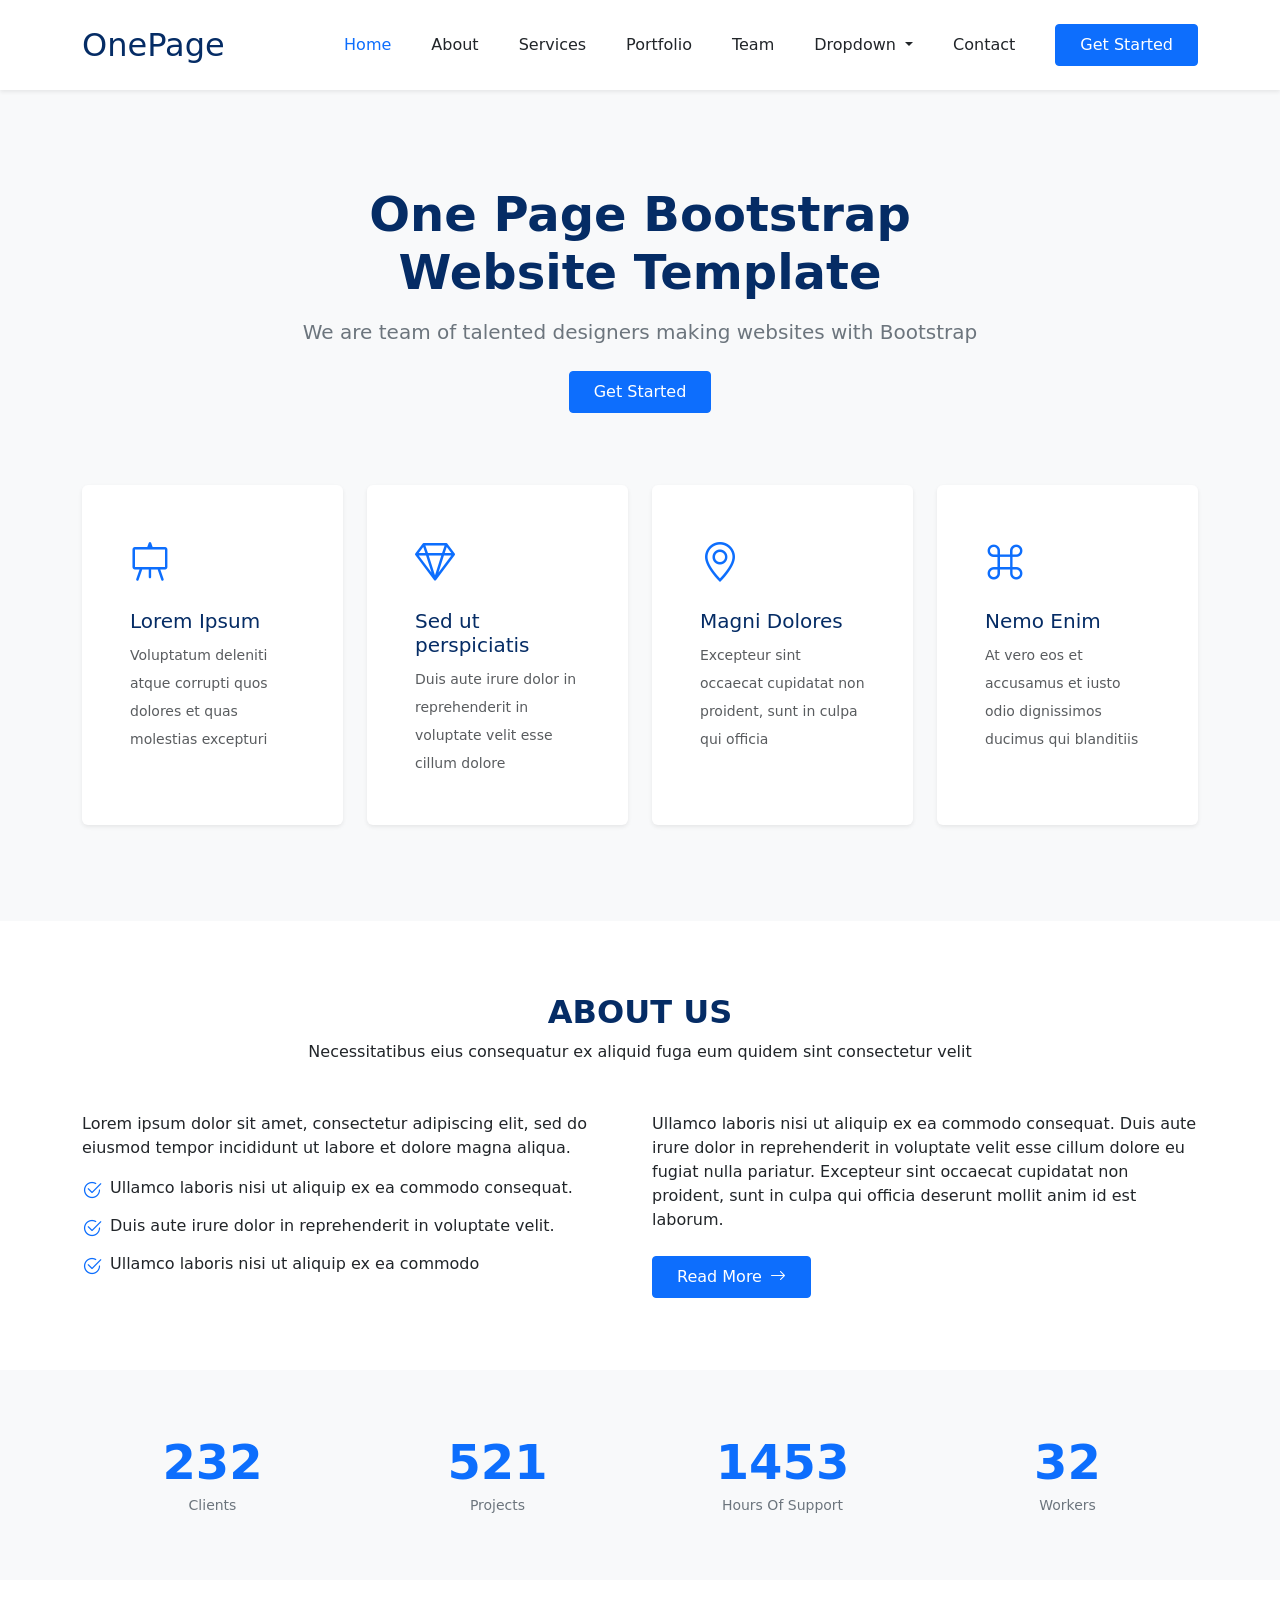
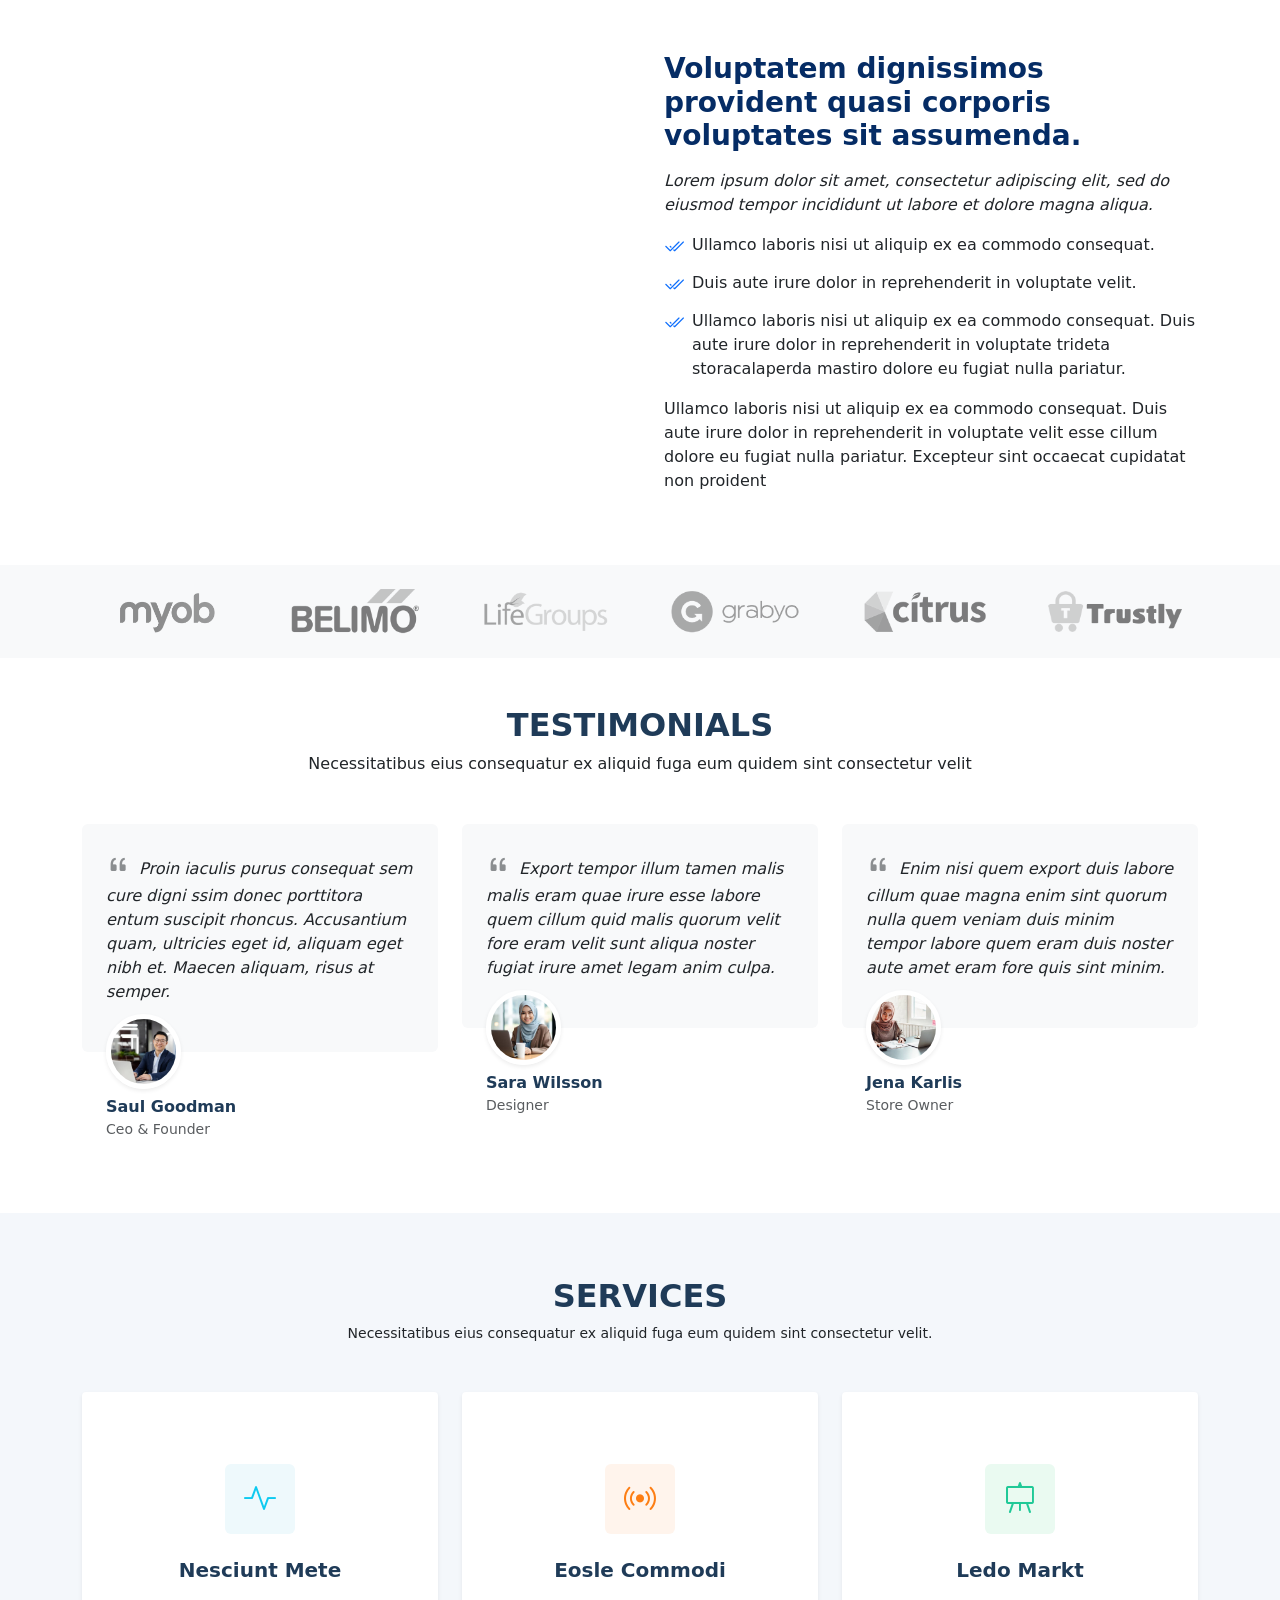
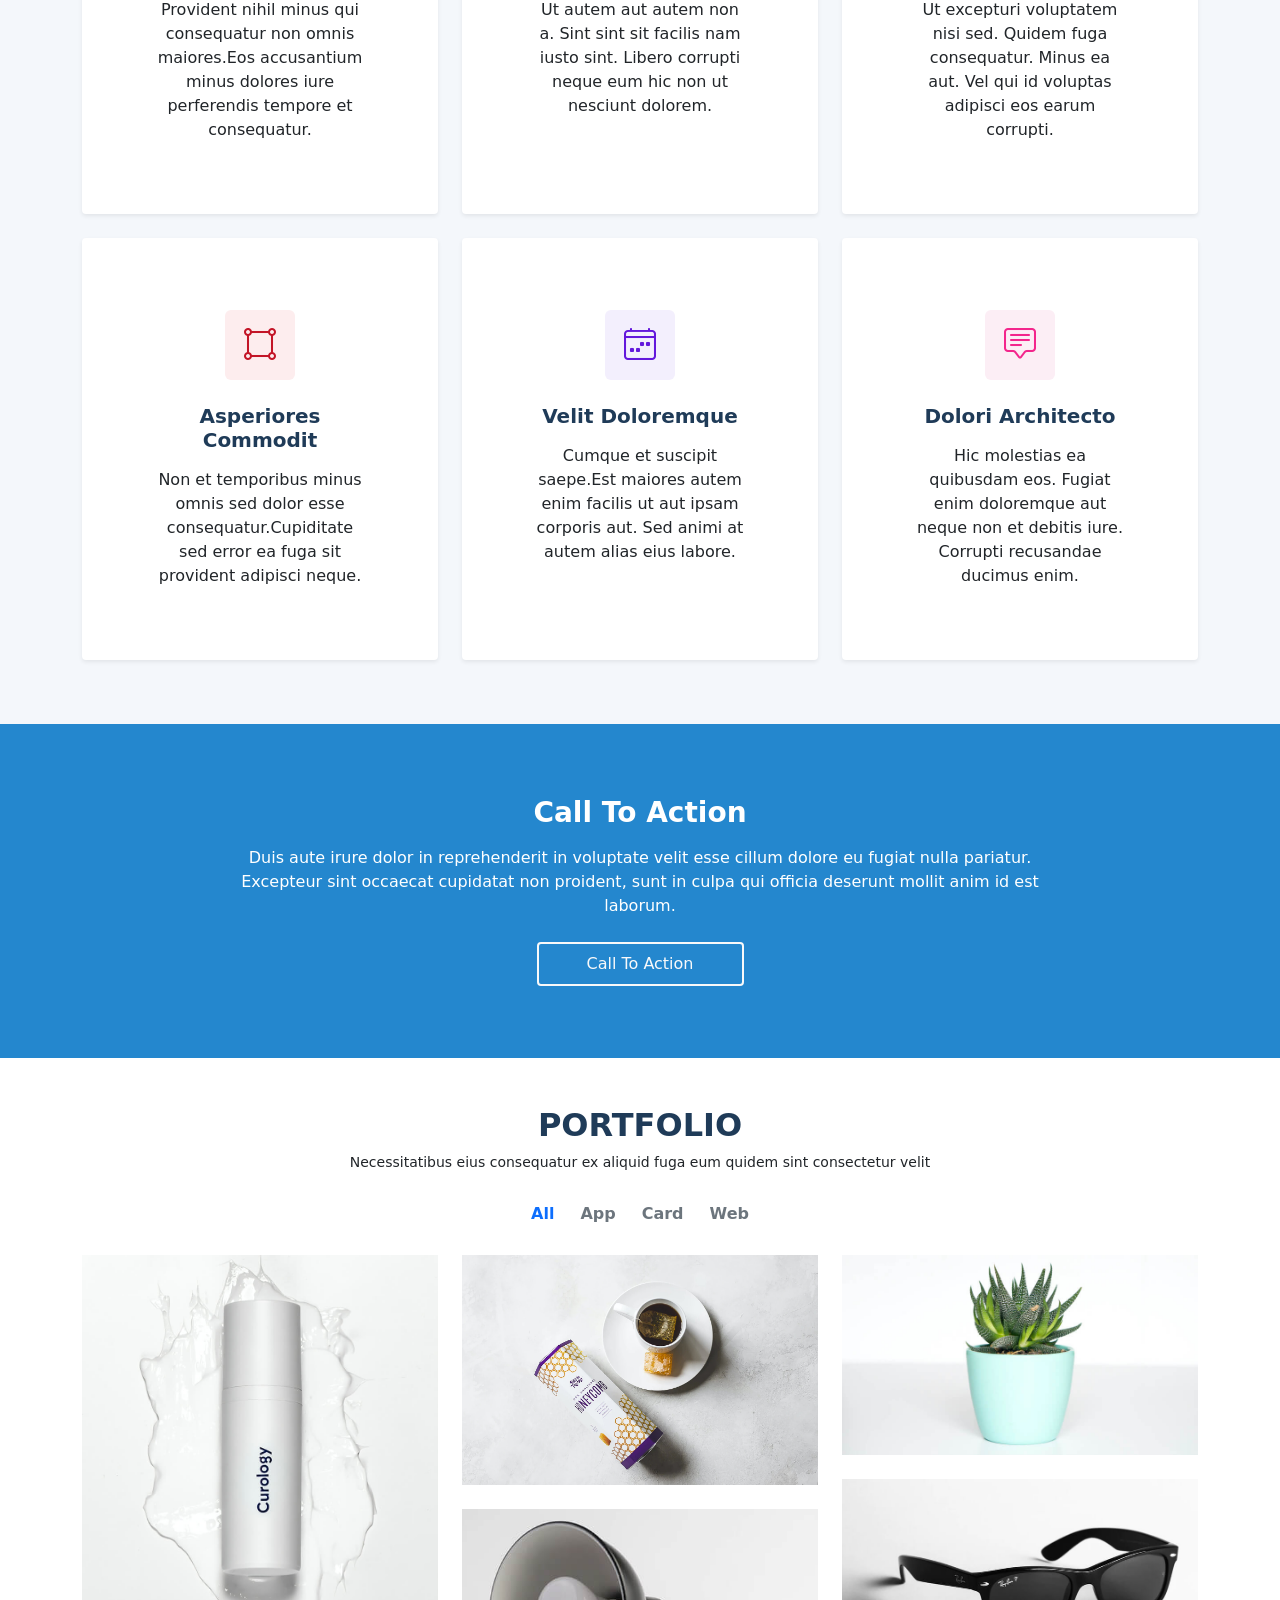
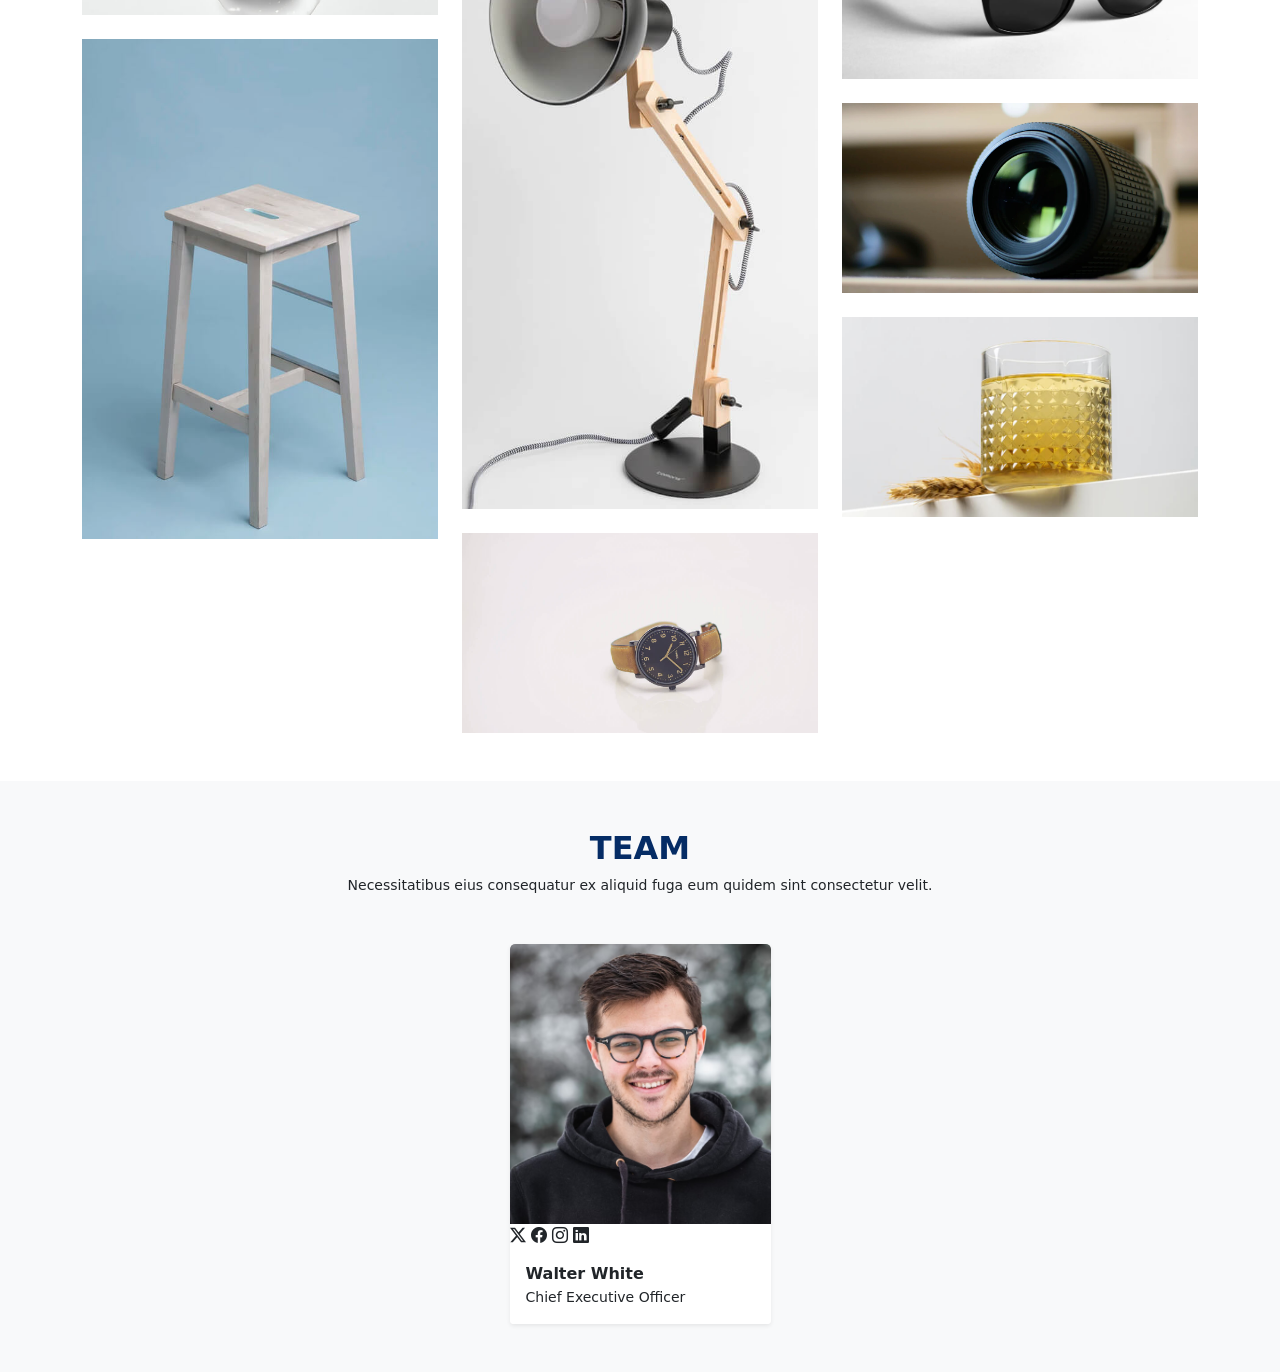
==== index.html @ 82a682da "card-content Change icons" ====
<!DOCTYPE html>
<html lang="en">

<head>
    <meta charset="UTF-8">
    <meta name="viewport" content="width=device-width, initial-scale=1.0">
    <title>Mewagon website</title>
    <link rel="stylesheet" href="./css/bootstrap.min.css">
    <link rel="stylesheet" href="./js/bootstrap.bundle.min.js">
    <link rel="stylesheet" href="https://cdn.jsdelivr.net/npm/bootstrap-icons@1.13.2/font/bootstrap-icons.min.css">
    <link rel="stylesheet" href="./css/style.css">


</head>

<body>
    <nav class="navbar navbar-expand-lg navbar-light bg-white py-3 shadow-sm sticky-top">
        <div class="container">

            <a class="navbar-brand fs-2 fw-light text-primary-emphasis" href="#">
                OnePage
            </a>
            <button class="navbar-toggler border-0 shadow-none" type="button" data-bs-toggle="collapse"
                data-bs-target="#mainNav" aria-controls="mainNav" aria-expanded="false" aria-label="Toggle navigation">
                <span class="navbar-toggler-icon"></span>
            </button>


            <div class="collapse navbar-collapse" id="mainNav">
                <ul class="navbar-nav ms-auto align-items-lg-center gap-lg-2 ">

                    <li class="nav-item ">
                        <a class="nav-link active text-primary px-3" aria-current="page" href="#Home">Home</a>
                    </li>

                    <li class="nav-item">
                        <a class="nav-link text-dark px-3" aria-current="page" href="#about">About</a>
                    </li>
                    <li class="nav-item">
                        <a class="nav-link text-dark px-3" aria-current="page" href="#services">Services</a>
                    </li>
                    <li class="nav-item">
                        <a class="nav-link text-dark px-3" aria-current="page" href="#Portofolio">Portfolio</a>
                    </li>
                    <li class="nav-item">
                        <a class="nav-link text-dark px-3" aria-current="page" href="#Team">Team</a>
                    </li>
                    <li class="nav-item dropdown">
                        <a class="nav-link dropdown-toggle text-dark px-3" href="#Dropdown" role="button"
                            data-bs-toggle="dropdown" aria-expanded="false">
                            Dropdown
                        </a>
                        <ul class="dropdown-menu border-0 shadow rounded-2 py-2">
                            <li><a class="dropdown-item py-2" href="#">Dropdown 1</a></li>
                            <li><a class="dropdown-item py-2" href="#">Dropdown 2</a></li>
                            <li><a class="dropdown-item py-2" href="#">Dropdown 3</a></li>
                            <li><a class="dropdown-item py-2" href="#">Dropdown 4</a></li>
                        </ul>
                    </li>

                    <li class="nav-item">
                        <a class="nav-link text-dark px-3" href="#Contact">Contact</a>
                    </li>

                    <li class="nav-item ms-lg-3 mt-2 mt-lg-0">
                        <a class="btn btn-primary px-4 py-2 rounded-1" href="#">
                            Get Started
                        </a>
                    </li>

                </ul>
            </div>
        </div>
    </nav>
    <section class="bg-light py-5">
        <div class="container py-5">
            <div class="row justify-content-center text-center">
                <div class="col-lg-8">
                    <h1 class="display-5 fw-bold text-primary-emphasis mb-3">
                        One Page Bootstrap <br> Website Template
                    </h1>
                    <p class="fs-5 text-secondary mb-4">
                        We are team of talented designers making websites with Bootstrap
                    </p>
                    <a href="#about" class="btn btn-primary btn-lg  px-4 py-2 fs-6 rounded-1">
                        Get Started
                    </a>
                </div>
            </div>


            <div class="row g-4 mt-5">


                <div class="col-md-6 col-lg-3">
                    <div class="card h-100 border-0 shadow-sm rounded-2 p-4 s-card">
                        <div class="card-body p-4">
                            <div class="text-primary fs-1 mb-3">
                                <i class="bi bi-easel"></i>
                            </div>
                            <h5 class="card-title  text-primary-emphasis mb-2 heading5">
                                Lorem Ipsum
                            </h5>
                            <p class="card-text text-muted small lh-lg">
                                Voluptatum deleniti atque corrupti quos dolores et quas molestias excepturi
                            </p>
                        </div>
                    </div>
                </div>

                <div class="col-md-6 col-lg-3">
                    <div class="card h-100 border-0 shadow-sm rounded-2 p-4 s-card">
                        <div class="card-body p-4">
                            <div class="text-primary fs-1 mb-3">
                                <i class="bi bi-gem"></i>
                            </div>
                            <h5 class="card-title  text-primary-emphasis mb-2 heading5">
                                Sed ut perspiciatis
                            </h5>
                            <p class="card-text text-muted small lh-lg">
                                Duis aute irure dolor in reprehenderit in voluptate velit esse cillum dolore
                            </p>
                        </div>
                    </div>
                </div>


                <div class="col-md-6 col-lg-3">
                    <div class="card h-100 border-0 shadow-sm rounded-2 p-4 s-card">
                        <div class="card-body p-4">
                            <div class="text-primary fs-1 mb-3">
                                <i class="bi bi-geo-alt"></i>
                            </div>
                            <h5 class="card-title  text-primary-emphasis mb-2 heading5">
                                Magni Dolores
                            </h5>
                            <p class="card-text text-muted small lh-lg">
                                Excepteur sint occaecat cupidatat non proident, sunt in culpa qui officia
                            </p>
                        </div>
                    </div>
                </div>


                <div class="col-md-6 col-lg-3">
                    <div class="card h-100 border-0 shadow-sm rounded-2 p-4 s-card">
                        <div class="card-body p-4">
                            <div class="text-primary fs-1 mb-3">
                                <i class="bi bi-command"></i>
                            </div>
                            <h5 class="card-title  text-primary-emphasis mb-2 heading5">
                                Nemo Enim
                            </h5>
                            <p class="card-text text-muted small lh-lg">
                                At vero eos et accusamus et iusto odio dignissimos ducimus qui blanditiis
                            </p>
                        </div>
                    </div>
                </div>

            </div>
        </div>
    </section>
    <section id="about" class="py-5 bg-white">
        <div class="container py-4">

            <div class="text-center mb-5">
                <h2 class="fw-bold text-uppercase text-primary-emphasis mb-2">About Us</h2>
                <p class="text-dark">
                    Necessitatibus eius consequatur ex aliquid fuga eum quidem sint consectetur velit
                </p>
            </div>
            <div class="row gy-4">

                <div class="col-lg-6">
                    <p class="text-dark mb-3">
                        Lorem ipsum dolor sit amet, consectetur adipiscing elit, sed do eiusmod tempor incididunt ut
                        labore et dolore magna aliqua.
                    </p>
                    <ul class="list-unstyled text-dark">
                        <li class="d-flex align-items-start mb-2">
                            <i class="bi bi-check2-circle text-primary fs-5 me-2"></i>
                            <span>Ullamco laboris nisi ut aliquip ex ea commodo consequat.</span>
                        </li>
                        <li class="d-flex align-items-start mb-2">
                            <i class="bi bi-check2-circle text-primary fs-5 me-2"></i>
                            <span>Duis aute irure dolor in reprehenderit in voluptate velit.</span>
                        </li>
                        <li class="d-flex align-items-start">
                            <i class="bi bi-check2-circle text-primary fs-5 me-2"></i>
                            <span>Ullamco laboris nisi ut aliquip ex ea commodo</span>
                        </li>
                    </ul>
                </div>
                <div class="col-lg-6">
                    <p class="text-dark mb-4">
                        Ullamco laboris nisi ut aliquip ex ea commodo consequat. Duis aute irure dolor in reprehenderit
                        in voluptate velit esse cillum dolore eu fugiat nulla pariatur. Excepteur sint occaecat
                        cupidatat non proident, sunt in culpa qui officia deserunt mollit anim id est laborum.
                    </p>
                    <a href="#" class="btn btn-primary px-4 py-2 rounded-1 d-inline-flex align-items-center gap-2">
                        <span>Read More</span>
                        <i class="bi bi-arrow-right"></i>
                    </a>
                </div>

            </div>
        </div>
    </section>
    <section id="stats" class="bg-light py-5">
        <div class="container py-3">
            <div class="row gy-4 text-center justify-content-center">

                <div class="col-6 col-md-3">
                    <h2 class="display-5 fw-bold text-primary mb-1">232</h2>
                    <p class="text-secondary small mb-0">Clients</p>
                </div>
                <div class="col-6 col-md-3">
                    <h2 class="display-5 fw-bold text-primary mb-1">521</h2>
                    <p class="text-secondary small mb-0">Projects</p>
                </div>

                <div class="col-6 col-md-3">
                    <h2 class="display-5 fw-bold text-primary mb-1">1453</h2>
                    <p class="text-secondary small mb-0">Hours Of Support</p>
                </div>

                <div class="col-6 col-md-3">
                    <h2 class="display-5 fw-bold text-primary mb-1">32</h2>
                    <p class="text-secondary small mb-0">Workers</p>
                </div>

            </div>
        </div>
    </section>
    <section id="about-alt" class="py-5 bg-white">
        <div class="container py-4">
            <div class="row gy-4 align-items-center">

                <div class="col-lg-6 position-relative">
                    <iframe width="100%" height="360"
                        src="https://www.youtube.com/embed/Y7f98aduVJ8?si=9XM7p7sccgjfmcGj" title="YouTube video player"
                        frameborder="0"
                        allow="accelerometer; autoplay; clipboard-write; encrypted-media; gyroscope; picture-in-picture; web-share"
                        referrerpolicy="strict-origin-when-cross-origin" allowfullscreen></iframe>

                </div>
                <div class="col-lg-6 ps-lg-4">
                    <h3 class="fw-bold text-primary-emphasis mb-3">
                        Voluptatem dignissimos provident quasi corporis voluptates sit assumenda.
                    </h3>

                    <p class="fst-italic text-dark mb-3">
                        Lorem ipsum dolor sit amet, consectetur adipiscing elit, sed do eiusmod tempor incididunt ut
                        labore et dolore magna aliqua.
                    </p>
                    <ul class="list-unstyled text-dark mb-3">
                        <li class="d-flex align-items-start mb-2">
                            <i class="bi bi-check2-all text-primary fs-5 me-2"></i>

                            <span>Ullamco laboris nisi ut aliquip ex ea commodo consequat.</span>
                        </li>
                        <li class="d-flex align-items-start mb-2">
                            <i class="bi bi-check2-all text-primary fs-5 me-2"></i>
                            <span>Duis aute irure dolor in reprehenderit in voluptate velit.</span>
                        </li>
                        <li class="d-flex align-items-start">
                            <i class="bi bi-check2-all text-primary fs-5 me-2"></i>
                            <span>Ullamco laboris nisi ut aliquip ex ea commodo consequat. Duis aute irure dolor in
                                reprehenderit in voluptate trideta storacalaperda mastiro dolore eu fugiat nulla
                                pariatur.</span>
                        </li>
                    </ul>
                    <p class="text-dark mb-0">
                        Ullamco laboris nisi ut aliquip ex ea commodo consequat. Duis aute irure dolor in reprehenderit
                        in voluptate velit esse cillum dolore eu fugiat nulla pariatur. Excepteur sint occaecat
                        cupidatat non proident
                    </p>
                </div>

            </div>
        </div>
    </section>
    <section id="clients" class="bg-light py-4">
        <div class="container">
            <div class="row gy-4 align-items-center justify-content-center text-center">
                <div class="col-6 col-md-4 col-lg-2">
                    <img src="./img/m1.png" class="img-fluid opacity-50 px-3 brand-logo" style=" max-height: 45px;"
                        alt="myob">
                </div>
                <div class="col-6 col-md-4 col-lg-2">
                    <img src="./img/m2.png" class="img-fluid opacity-50 px-3 brand-logo" style="max-height: 45px;"
                        alt="BELIMO">
                </div>
                <div class="col-6 col-md-4 col-lg-2">
                    <img src="./img/m3.png" class="img-fluid opacity-50 px-3 brand-logo" style="max-height: 45px;"
                        alt="Lifegroup">
                </div>

                <div class="col-6 col-md-4 col-lg-2">
                    <img src="./img/m4.png" class="img-fluid opacity-50 px-3 brand-logo" style="max-height: 45px;"
                        alt="grabyo">
                </div>
                <div class="col-6 col-md-4 col-lg-2">
                    <img src="./img/m5.png" class="img-fluid opacity-50 px-3 brand-logo" style="max-height: 45px;"
                        alt="Citus">
                </div>
                <div class="col-6 col-md-4 col-lg-2">
                    <img src="./img/m6.png" class="img-fluid opacity-50 px-3 brand-logo" style="max-height: 45px;"
                        alt="Trustly">
                </div>
            </div>
        </div>
    </section>
    <section class="py-5">
        <div class="container">

            <div class="text-center mb-5">
                <h2 class="fw-bold text-uppercase" style="color: #1f3b58;">Testimonials</h2>
                <p class="text-dark">Necessitatibus eius consequatur ex aliquid fuga eum quidem sint consectetur
                    velit</p>
            </div>
            <div id="testimonialCarousel" class="carousel slide" data-bs-ride="carousel">

                <div class="carousel-inner pb-4">

                    <div class="carousel-item active">
                        <div class="row g-4">
                            <div class="col-lg-4 col-md-6">
                                <div class="bg-light rounded-2 p-4 pb-5 fst-italic text-dark position-relative">
                                    <i class="bi bi-quote fs-4 text-dark opacity-50 me-1"></i>
                                    Proin iaculis purus consequat sem cure digni ssim donec porttitora entum suscipit
                                    rhoncus. Accusantium quam, ultricies eget id, aliquam eget nibh et. Maecen aliquam,
                                    risus at semper.

                                </div>
                                <div class="ps-4" style="margin-top: -38px;">
                                    <img src="./img/p 1.jpg"
                                        class="rounded-circle border border-5 border-white shadow-sm object-fit-cover position-relative"
                                        width="75" height="75" alt="Saul Goodman">
                                    <h5 class="fw-bold mb-0 mt-2 fs-6" style="color: #1f3b58;">Saul Goodman</h5>
                                    <small class="text-muted">Ceo & Founder</small>
                                </div>
                            </div>
                            <div class="col-lg-4 col-md-6">
                                <div class="bg-light rounded-2 p-4 pb-5 fst-italic text-dark position-relative">
                                    <i class="bi bi-quote fs-4 text-dark opacity-50 me-1"></i>
                                    Export tempor illum tamen malis malis eram quae irure esse labore quem cillum quid
                                    malis quorum velit fore eram velit sunt aliqua noster fugiat irure amet legam anim
                                    culpa.

                                </div>
                                <div class="ps-4" style="margin-top: -38px;">
                                    <img src="./img/p2.jpg"
                                        class="rounded-circle border border-5 border-white shadow-sm object-fit-cover position-relative"
                                        width="75" height="75" alt="Sara Wilsson">
                                    <h5 class="fw-bold mb-0 mt-2 fs-6" style="color: #1f3b58;">Sara Wilsson</h5>
                                    <small class="text-muted">Designer</small>
                                </div>
                            </div>
                            <div class="col-lg-4 col-md-6">
                                <div class="bg-light rounded-2 p-4 pb-5 fst-italic text-dark position-relative">
                                    <i class="bi bi-quote fs-4 text-dark opacity-50 me-1"></i>
                                    Enim nisi quem export duis labore cillum quae magna enim sint quorum nulla quem
                                    veniam duis minim tempor labore quem eram duis noster aute amet eram fore quis sint
                                    minim.

                                </div>
                                <div class="ps-4" style="margin-top: -38px;">
                                    <img src="./img/p3.jpg"
                                        class="rounded-circle border border-5 border-white shadow-sm object-fit-cover position-relative"
                                        width="75" height="75" alt="Jena Karlis">
                                    <h5 class="fw-bold mb-0 mt-2 fs-6" style="color: #1f3b58;">Jena Karlis</h5>
                                    <small class="text-muted">Store Owner</small>
                                </div>
                            </div>

                        </div>
                    </div>
                </div>
            </div>
    </section>
    <section class="py-5" style="background-color: #f4f7fb;">
        <div class="container py-3">

            <div class="text-center mb-5">
                <h2 class="fw-bold text-uppercase mb-2" style="color: #1f3b58;">Services</h2>
                <p class="text-dark small">Necessitatibus eius consequatur ex aliquid fuga eum quidem sint
                    consectetur velit.
                </p>
            </div>
            <div class="row g-4">

                <div class="col-lg-4 col-md-6">
                    <div class="card border-0 rounded-1 shadow-sm h-100 text-center p-4 p-lg-5 bg-white">
                        <div class="card-body p-4">
                            <div class="d-inline-flex align-items-center justify-content-center rounded-2 mb-4"
                                style="width: 70px; height: 70px; background-color: #eef9fc; color: #0dcaf0;">
                                <i class="bi bi-activity fs-2"></i>
                            </div>
                            <h5 class="card-title fw-bold mb-3" style="color: #1f3b58;">Nesciunt Mete</h5>
                            <p class="card-text text-dark medium lh-base">
                                Provident nihil minus qui consequatur non omnis maiores.Eos accusantium minus dolores
                                iure perferendis
                                tempore et consequatur.
                            </p>
                        </div>
                    </div>
                </div>
                <div class="col-lg-4 col-md-6">
                    <div class="card border-0 rounded-1 shadow-sm h-100 text-center p-4 p-lg-5 bg-white">
                        <div class="card-body p-4">
                            <div class="d-inline-flex align-items-center justify-content-center rounded-2 mb-4"
                                style="width: 70px; height: 70px; background-color: #fff4ec; color: #fd7e14;">
                                <i class="bi bi-broadcast fs-2"></i>
                            </div>
                            <h5 class="card-title fw-bold mb-3" style="color: #1f3b58;">Eosle Commodi</h5>
                            <p class="card-text text-dark  medium lh-base">
                                Ut autem aut autem non a. Sint sint sit facilis nam iusto sint. Libero corrupti neque
                                eum hic non ut
                                nesciunt dolorem.
                            </p>
                        </div>
                    </div>
                </div>
                <div class="col-lg-4 col-md-6">
                    <div class="card border-0 rounded-1 shadow-sm h-100 text-center p-4 p-lg-5 bg-white">
                        <div class="card-body p-4">
                            <div class="d-inline-flex align-items-center justify-content-center rounded-2 mb-4"
                                style="width: 70px; height: 70px; background-color: #eafaf1; color: #20c997;">
                                <i class="bi bi-easel fs-2"></i>
                            </div>
                            <h5 class="card-title fw-bold mb-3" style="color: #1f3b58;">Ledo Markt</h5>
                            <p class="card-text text-dark medium lh-base">
                                Ut excepturi voluptatem nisi sed. Quidem fuga consequatur. Minus ea aut. Vel qui id
                                voluptas adipisci eos
                                earum corrupti.
                            </p>
                        </div>
                    </div>
                </div>

                <div class="col-lg-4 col-md-6">
                    <div class="card border-0 rounded-1 shadow-sm h-100 text-center p-4 p-lg-5 bg-white">
                        <div class="card-body p-4">
                            <div class="d-inline-flex align-items-center justify-content-center rounded-2 mb-4"
                                style="width: 70px; height: 70px; background-color: #fdedee; color: #c31527;">
                                <i class="bi bi-bounding-box-circles fs-2"></i>
                            </div>
                            <h5 class="card-title fw-bold mb-3" style="color: #1f3b58;">Asperiores Commodit</h5>
                            <p class="card-text text-dark medium lh-base">
                                Non et temporibus minus omnis sed dolor esse consequatur.Cupiditate sed error ea fuga
                                sit provident
                                adipisci neque.
                            </p>
                        </div>
                    </div>
                </div>

                <div class="col-lg-4 col-md-6">
                    <div class="card border-0 rounded-1 shadow-sm h-100 text-center p-4 p-lg-5 bg-white">
                        <div class="card-body p-4">
                            <div class="d-inline-flex align-items-center justify-content-center rounded-2 mb-4"
                                style="width: 70px; height: 70px; background-color: #f3effd; color: #6318dc;">
                                <i class="bi bi-calendar4-week fs-2"></i>
                            </div>
                            <h5 class="card-title fw-bold mb-3" style="color: #1f3b58;">Velit Doloremque</h5>
                            <p class="card-text text-dark medium lh-base">
                                Cumque et suscipit saepe.Est maiores autem enim facilis ut aut ipsam corporis aut. Sed
                                animi at autem
                                alias eius labore.
                            </p>
                        </div>
                    </div>
                </div>
                <div class="col-lg-4 col-md-6">
                    <div class="card border-0 rounded-1 shadow-sm h-100 text-center p-4 p-lg-5 bg-white">
                        <div class="card-body p-4">
                            <div class="d-inline-flex align-items-center justify-content-center rounded-2 mb-4"
                                style="width: 70px; height: 70px; background-color: #fceef5; color: #f3268c;">
                                <i class="bi bi-chat-square-text fs-2"></i>
                            </div>
                            <h5 class="card-title fw-bold mb-3" style="color: #1f3b58;">Dolori Architecto</h5>
                            <p class="card-text text-dark medium lh-base">
                                Hic molestias ea quibusdam eos. Fugiat enim doloremque aut neque non et debitis iure.
                                Corrupti recusandae
                                ducimus enim.
                            </p>
                        </div>
                    </div>
                </div>

            </div>
        </div>
    </section>
    <section class="py-5 text-white text-center" style="background-color: #2487ce;">
        <div class="container py-4">
            <div class="row justify-content-center">
                <div class="col-xl-9 col-lg-10">

                    <h3 class="fw-bold mb-3">Call To Action</h3>

                    <p class="mb-4 lh-base">
                        Duis aute irure dolor in reprehenderit in voluptate velit esse cillum dolore eu fugiat nulla
                        pariatur.
                        Excepteur sint occaecat cupidatat non proident, sunt in culpa qui officia deserunt mollit anim
                        id est laborum.
                    </p>

                    <a href="#Call To Action" class="btn btn-outline-light border-2 rounded-1 px-5 py-2 fw-medium">
                        Call To Action
                    </a>

                </div>
            </div>
        </div>
    </section>
    <section class="py-5">
        <div class="container">

            <div class="text-center mb-4">
                <h2 class="fw-bold text-uppercase mb-2" style="color: #1f3b58;">Portfolio</h2>
                <p class="text-dark small">Necessitatibus eius consequatur ex aliquid fuga eum quidem sint consectetur
                    velit</p>
            </div>

            <ul class="nav justify-content-center mb-4 gap-3" id="filter-buttons">
                <li class="nav-item">
                    <button class="btn btn-link text-decoration-none fw-semibold text-primary p-1"
                        data-filter="all">All</button>
                </li>
                <li class="nav-item">
                    <button class="btn btn-link text-decoration-none fw-semibold text-secondary p-1"
                        data-filter="app">App</button>
                </li>
                <li class="nav-item">
                    <button class="btn btn-link text-decoration-none fw-semibold text-secondary p-1"
                        data-filter="card">Card</button>
                </li>
                <li class="nav-item">
                    <button class="btn btn-link text-decoration-none fw-semibold text-secondary p-1"
                        data-filter="web">Web</button>
                </li>
            </ul>

            <div class="row g-4">

                <div class="col-lg-4 col-md-6 d-flex flex-column gap-4">
                    <div class="portfolio-item " data-category="app">
                        <img src="./img/M 1.jpg" class="img-fluid w-100 object-fit-cover" style="height: 360px;"
                            alt="Bottle">
                        <div class="portfolio-content d-flex justify-content-between align-items-center px-3 py-1">
                            <div>
                                <h5 class="fw-bold mb-3">App 1</h5>
                                <p class="text-dark small">Lorem ipsum, dolor sit</p>
                            </div>
                            <div>
                                <i class="bi bi-search"></i>
                                <i class="bi bi-link-45deg"></i>
                            </div>
                        </div>
                    </div>
                    <div class="portfolio-item" data-category="web">
                        <img src="./img/M 4.jpg" class="img-fluid w-100 object-fit-cover" style="height: 500px;"
                            alt="Stool">
                        <div class="portfolio-content d-flex justify-content-between align-items-center px-3 py-1">
                            <div>
                                <h5 class="fw-bold mb-3">Branding 2</h5>
                                <p class="text-dark small">Lorem ipsum, dolor sit</p>
                            </div>
                            <div>
                                <i class="bi bi-search"></i>
                                <i class="bi bi-link-45deg"></i>
                            </div>
                        </div>
                    </div>
                </div>

                <div class="col-lg-4 col-md-6 d-flex flex-column gap-4">
                    <div class="portfolio-item" data-category="card">
                        <img src="./img/M 2.jpg" class="img-fluid w-100 object-fit-cover" style="height: 230px;"
                            alt="Coffee">
                        <div class="portfolio-content d-flex justify-content-between align-items-center px-3 py-1">
                            <div>
                                <h5 class="fw-bold mb-3">Product 1</h5>
                                <p class="text-dark small">Lorem ipsum, dolor sit</p>
                            </div>
                            <div>
                                <i class="bi bi-search"></i>
                                <i class="bi bi-link-45deg"></i>
                            </div>
                        </div>
                    </div>
                    <div class="portfolio-item" data-category="app">
                        <img src="./img/M 5.jpg" class="img-fluid w-100 object-fit-cover" style="height: 600px;"
                            alt="Lamp">
                        <div class="portfolio-content d-flex justify-content-between align-items-center px-3 py-1">
                            <div>
                                <h5 class="fw-bold mb-3">Product 2</h5>
                                <p class="text-dark small">Lorem ipsum, dolor sit</p>
                            </div>
                            <div>
                                <i class="bi bi-search"></i>
                                <i class="bi bi-link-45deg"></i>
                            </div>
                        </div>
                    </div>
                    <div class="portfolio-item" data-category="card">
                        <img src="./img/M 8.jpg" class="img-fluid w-100 object-fit-cover" style="height: 200px;"
                            alt="Watch">
                        <div class="portfolio-content d-flex justify-content-between align-items-center px-3 py-1">
                            <div>
                                <h5 class="fw-bold mb-3">Branding 3</h5>
                                <p class="text-dark small">Lorem ipsum, dolor sit</p>
                            </div>
                            <div>
                                <i class="bi bi-search"></i>
                                <i class="bi bi-link-45deg"></i>
                            </div>
                        </div>
                    </div>
                </div>

                <div class="col-lg-4 col-md-12 d-flex flex-column gap-4">
                    <div class="portfolio-item" data-category="web">
                        <img src="./img/M 3.jpg" class="img-fluid w-100 object-fit-cover" style="height: 200px;"
                            alt="Plant">
                        <div class="portfolio-content d-flex justify-content-between align-items-center px-3 py-1">
                            <div>
                                <h5 class="fw-bold mb-3">Branding 3</h5>
                                <p class="text-dark small">Lorem ipsum, dolor sit</p>
                            </div>
                            <div>
                                <i class="bi bi-search"></i>
                                <i class="bi bi-link-45deg"></i>
                            </div>
                        </div>
                    </div>
                    <div class="portfolio-item" data-category="app">
                        <img src="./img/M 6.jpg" class="img-fluid w-100 object-fit-cover" style="height: 200px;"
                            alt="Glasses">
                        <div class="portfolio-content d-flex justify-content-between align-items-center px-3 py-1">
                            <div>
                                <h5 class="fw-bold mb-3">App 2</h5>
                                <p class="text-dark small">Lorem ipsum, dolor sit</p>
                            </div>
                            <div>
                                <i class="bi bi-search"></i>
                                <i class="bi bi-link-45deg"></i>
                            </div>
                        </div>
                    </div>
                    <div class="portfolio-item" data-category="card">
                        <img src="./img/M 7.jpg" class="img-fluid w-100 object-fit-cover" style="height: 190px;"
                            alt="Lens">
                        <div class="portfolio-content d-flex justify-content-between align-items-center px-3 py-1">
                            <div>
                                <h5 class="fw-bold mb-3">App 3</h5>
                                <p class="text-dark small">Lorem ipsum, dolor sit</p>
                            </div>
                            <div>
                                <i class="bi bi-search"></i>
                                <i class="bi bi-link-45deg"></i>
                            </div>
                        </div>
                    </div>
                    <div class="portfolio-item" data-category="web">
                        <img src="./img/M 9.jpg" class="img-fluid w-100 object-fit-cover" style="height: 200px;"
                            alt="Glass">
                        <div class="portfolio-content d-flex justify-content-between align-items-center px-3 py-1">
                            <div>
                                <h5 class="fw-bold mb-3">Product 3</h5>
                                <p class="text-dark small">Lorem ipsum, dolor sit</p>
                            </div>
                            <div>
                                <i class="bi bi-search"></i>
                                <i class="bi bi-link-45deg"></i>
                            </div>
                        </div>
                    </div>
                </div>

            </div>
        </div>
    </section>
    <section id="team" class="py-5 bg-light">
        <div class="container">

            <div class="text-center mb-5">
                <h2 class="fw-bold text-uppercase text-primary-emphasis">TEAM</h2>
                <p class="text-dark small">Necessitatibus eius consequatur ex aliquid fuga eum quidem sint consectetur
                    velit.</p>
            </div>
            <div class="row g-4 justify-content-center">

                <div class="col-lg-3 col-md-6">
                    <div class="card border-0 shadow-sm h-100 rounded-1 overflow-hidden">

                        <img src="./img/B 1.jpg" class="card-img-top object-fit-cover" style="height: 280px;"
                            alt="Walter White">
                        <diiv class="card-content">
                            <i class="bi bi-twitter-x"></i>
                            <i class="bi bi-facebook"></i>
                            <i class="bi bi-instagram"></i>
                            <i class="bi bi-linkedin"></i>
                        </diiv>
                        <div class="card-body bg-white p-3">
                            <h5 class="card-title fw-bold mb-1 fs-6 text-dark">Walter White</h5>
                            <p class="card-text text-dark small mb-0">Chief Executive Officer</p>




                        </div>

                    </div>

                    <script src="./js/bootstrap.bundle.min.js"></script>
</body>

</html>
---- css/style.css ----
.s-card {
    transition: all ease 0.5s;
}

.s-card:hover {
    transform: scale(1.1);
}

.s-card:hover .heading5 {
    color: #0d6efd !important;
}

.brand-logo {
    filter: grayscale(100);
}

.brand-logo:hover {
    filter: grayscale(0);
}

.portfolio-item {
    position: relative;
    overflow: hidden;

}

.portfolio-content {
    position: absolute;
    width: 100%;
    transition: all 0.5s ease;
    transform: translateY(10px);
    background-color: rgba(255, 255, 255, 0.8);
}

.portfolio-item:hover .portfolio-content {
    transform: translateY(-85px);
}
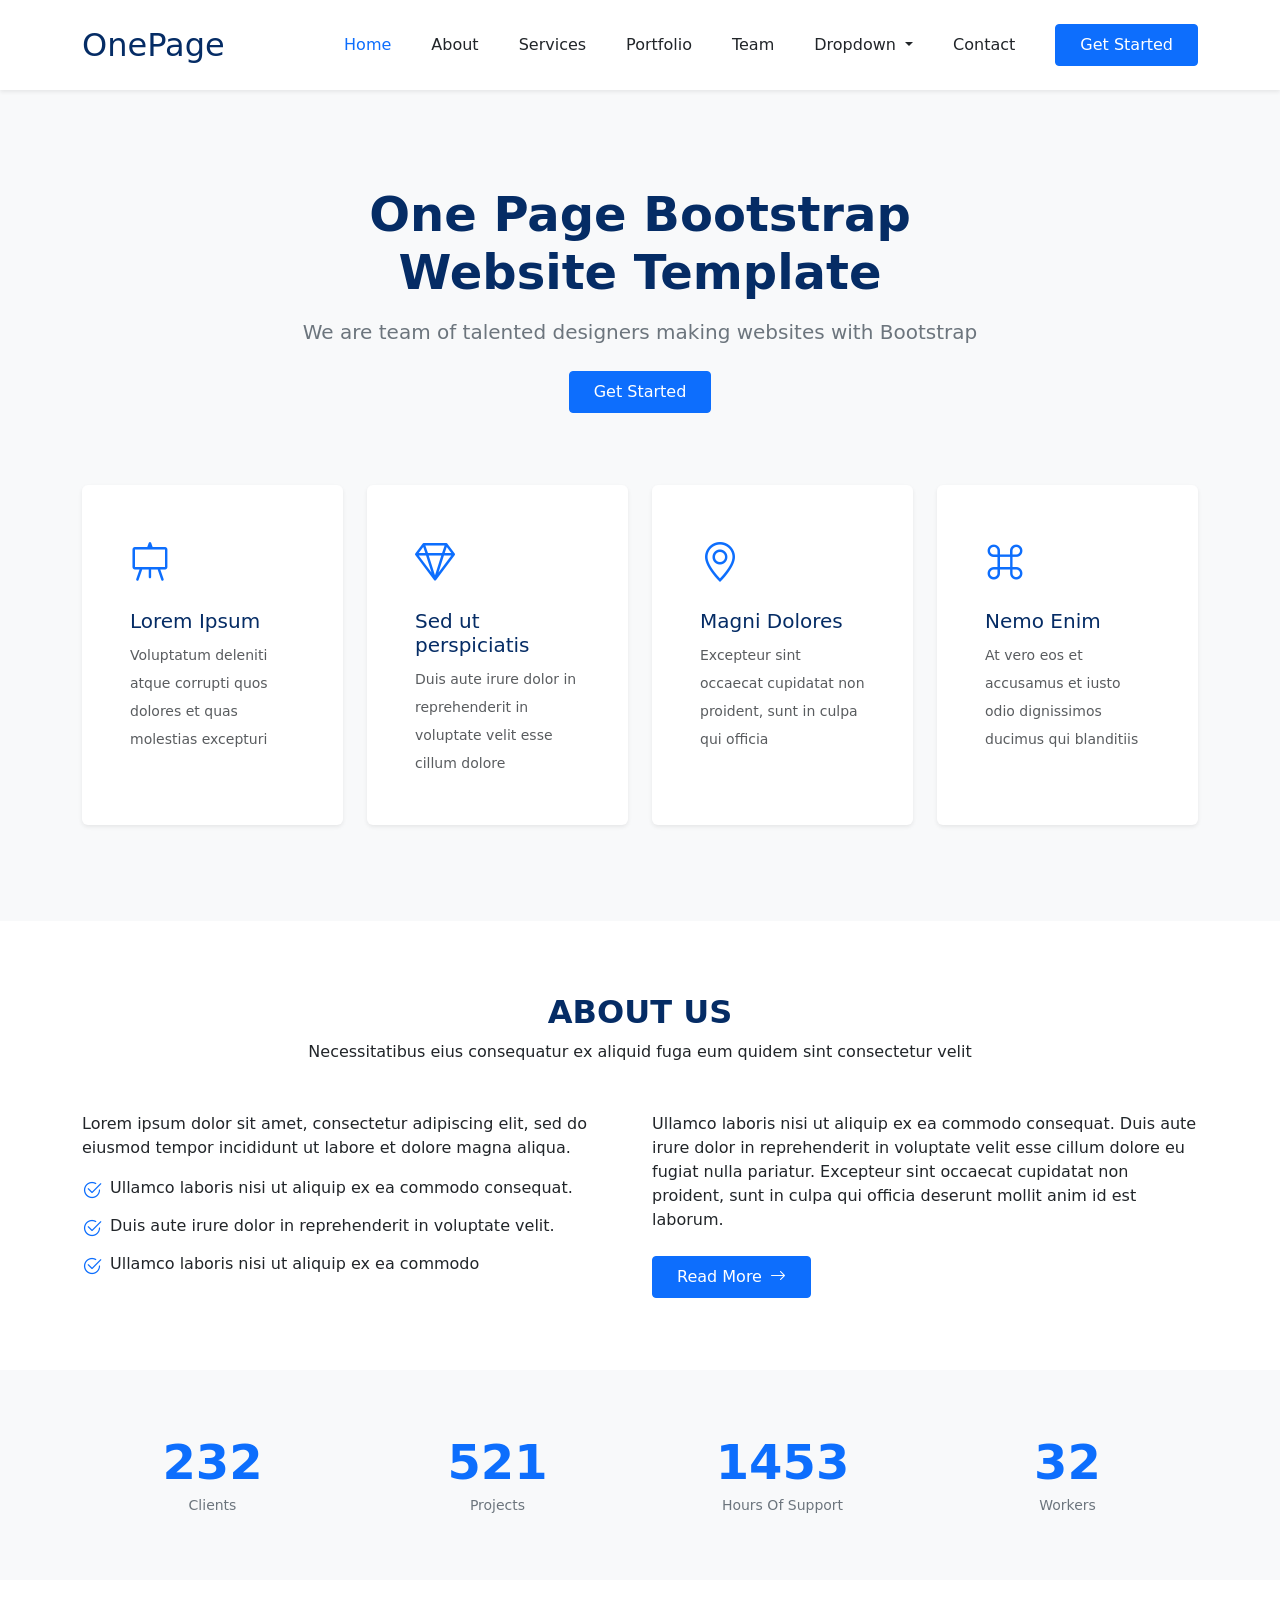
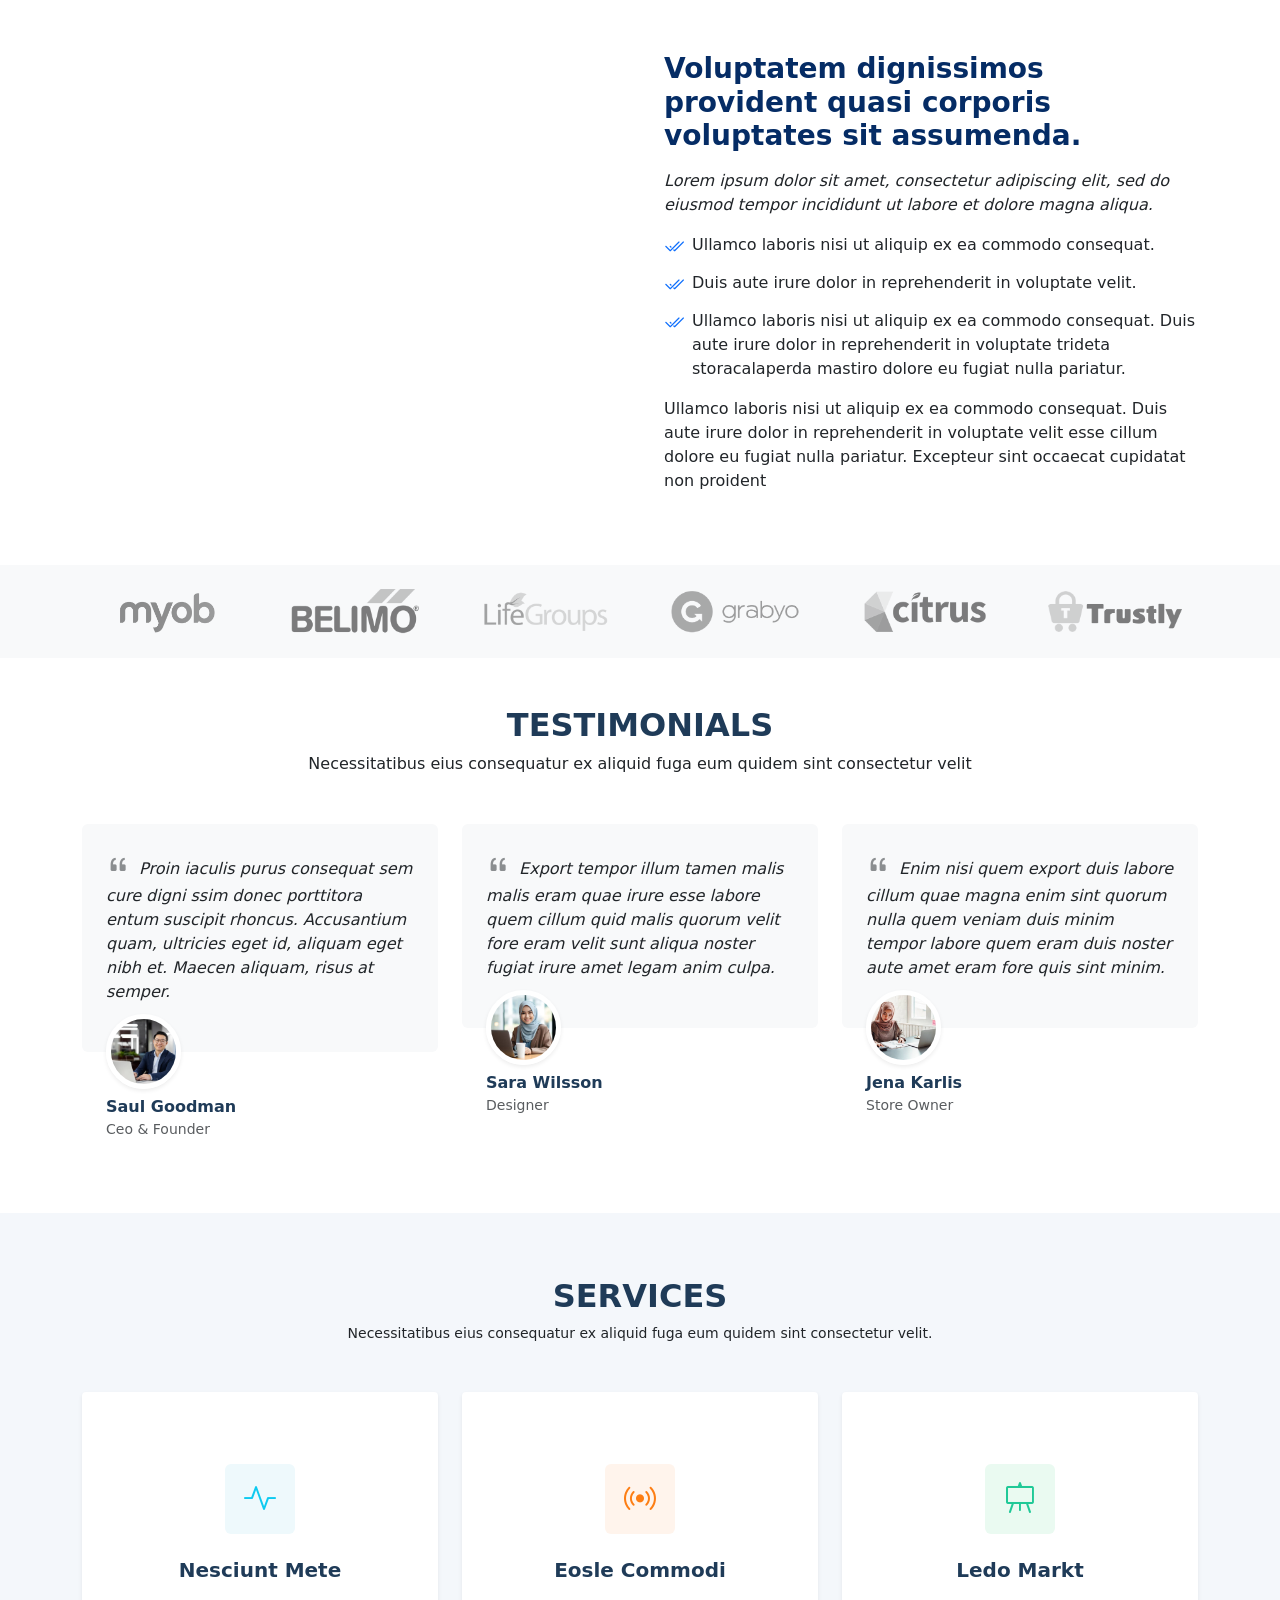
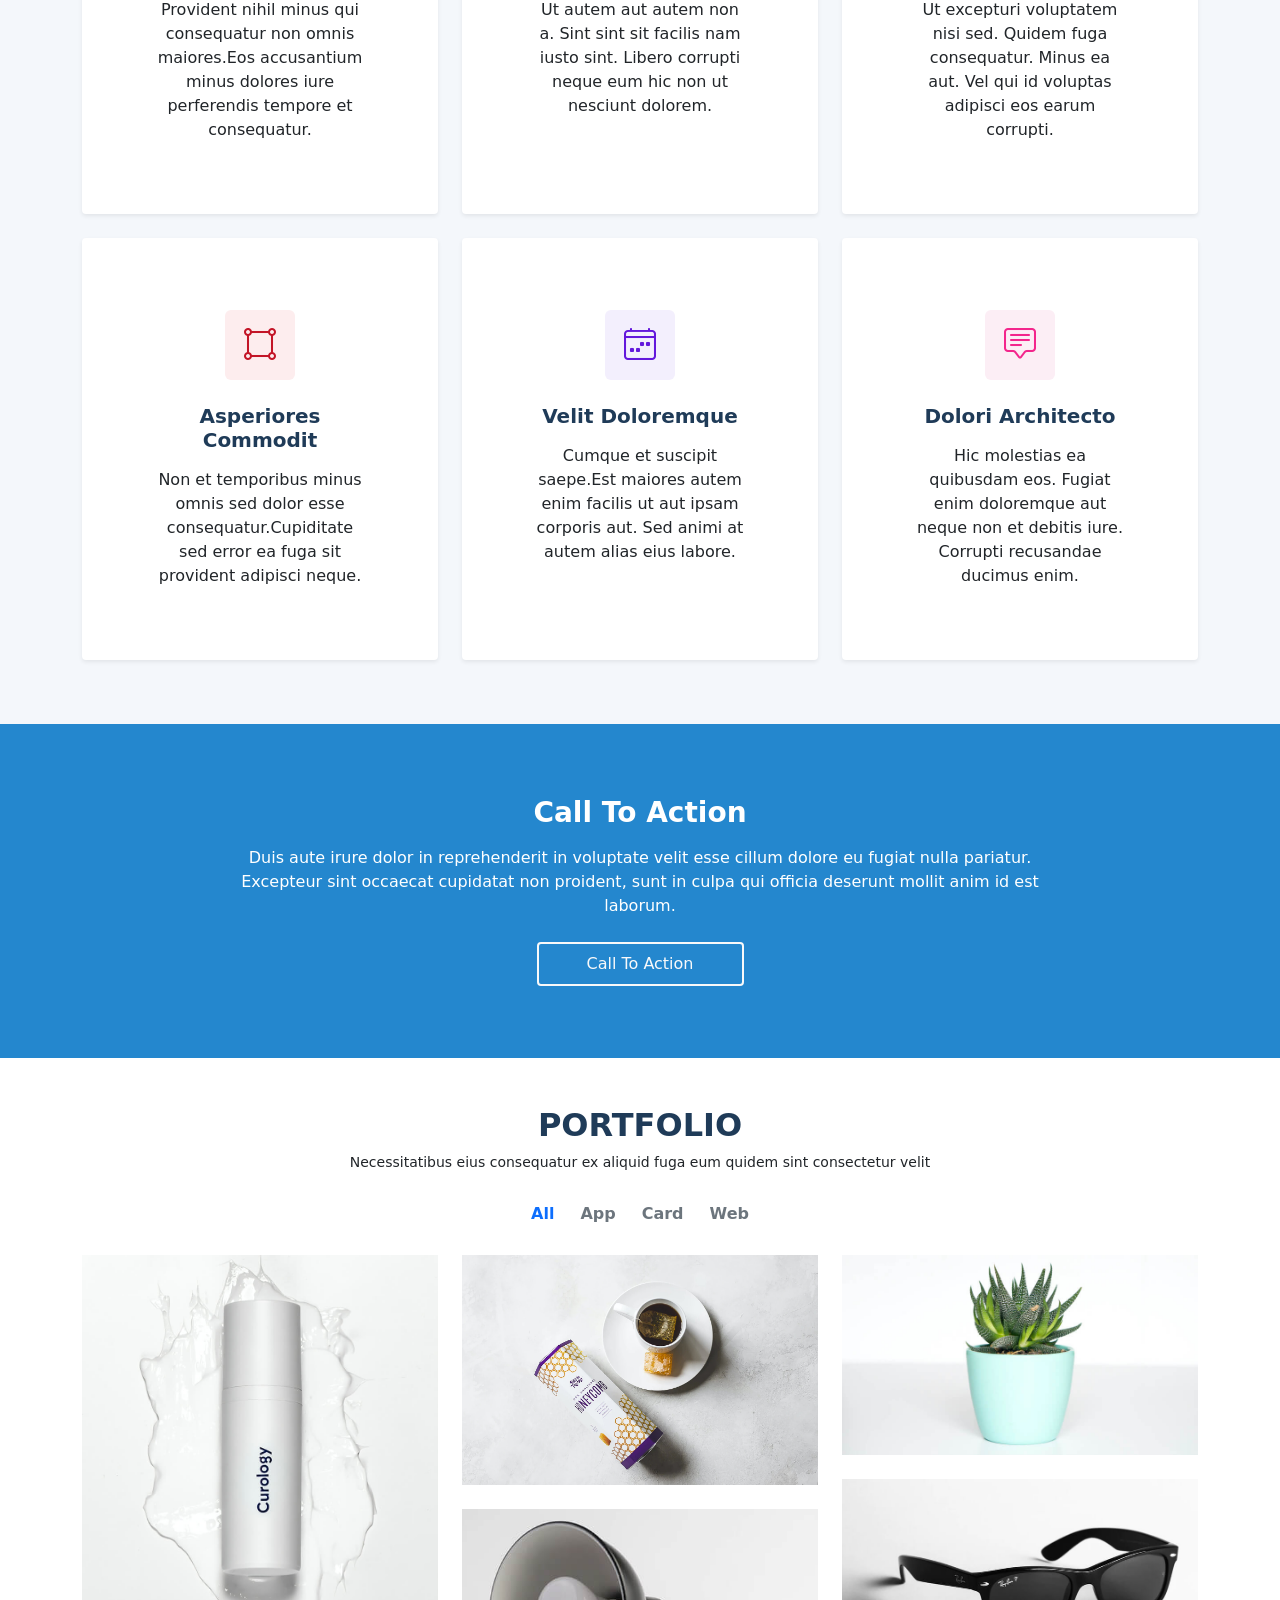
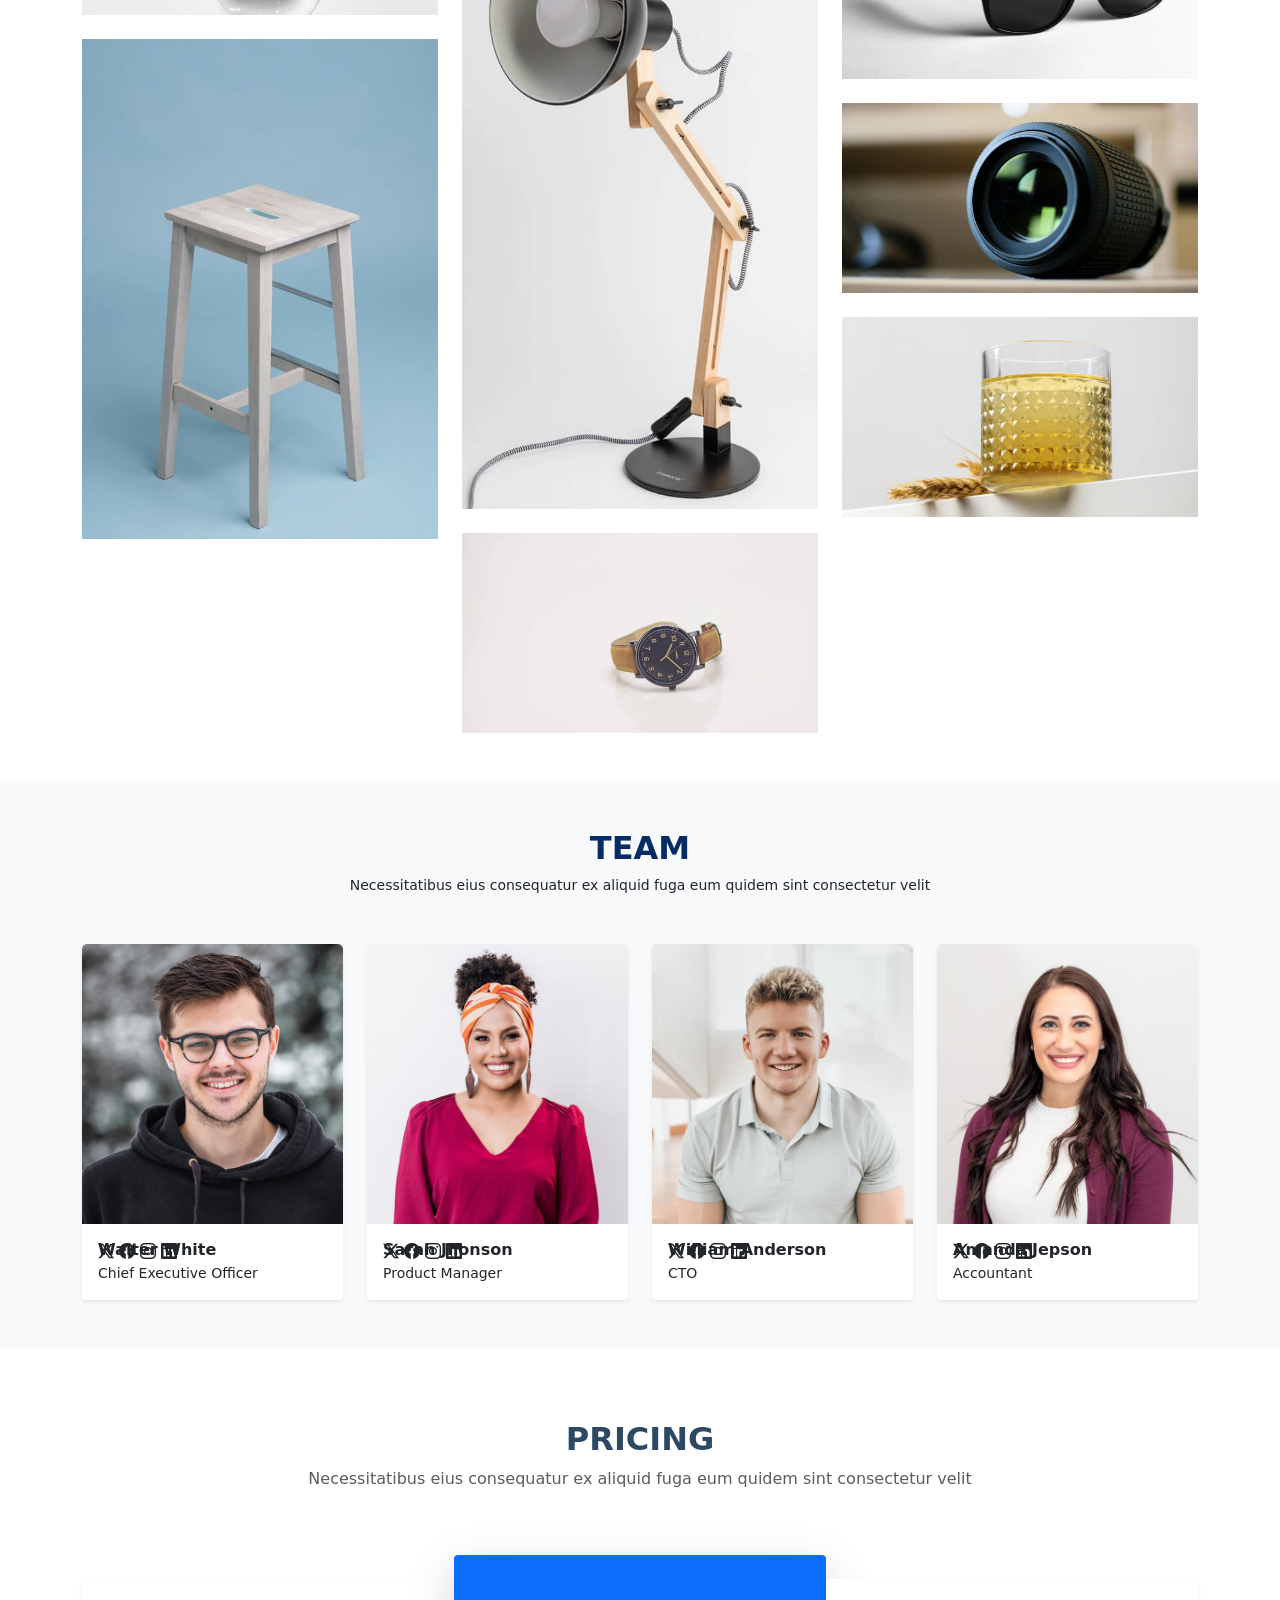
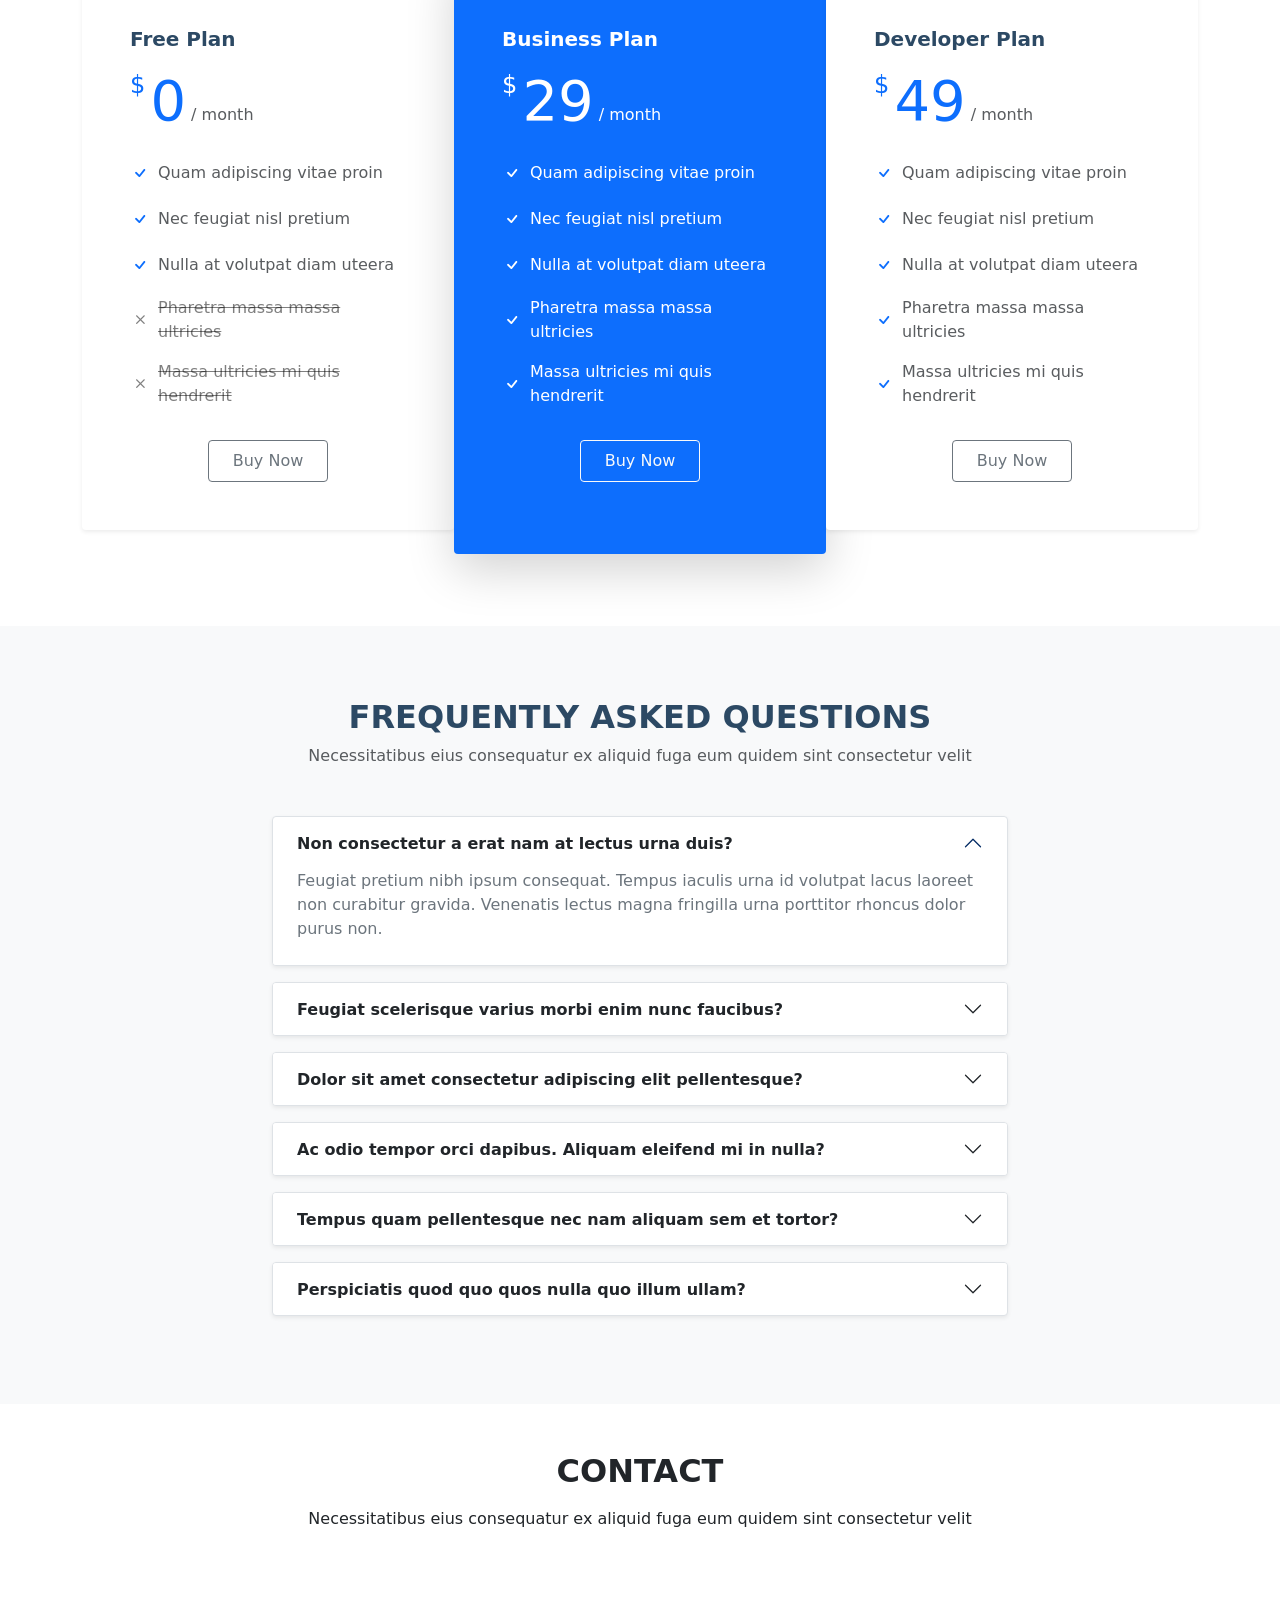
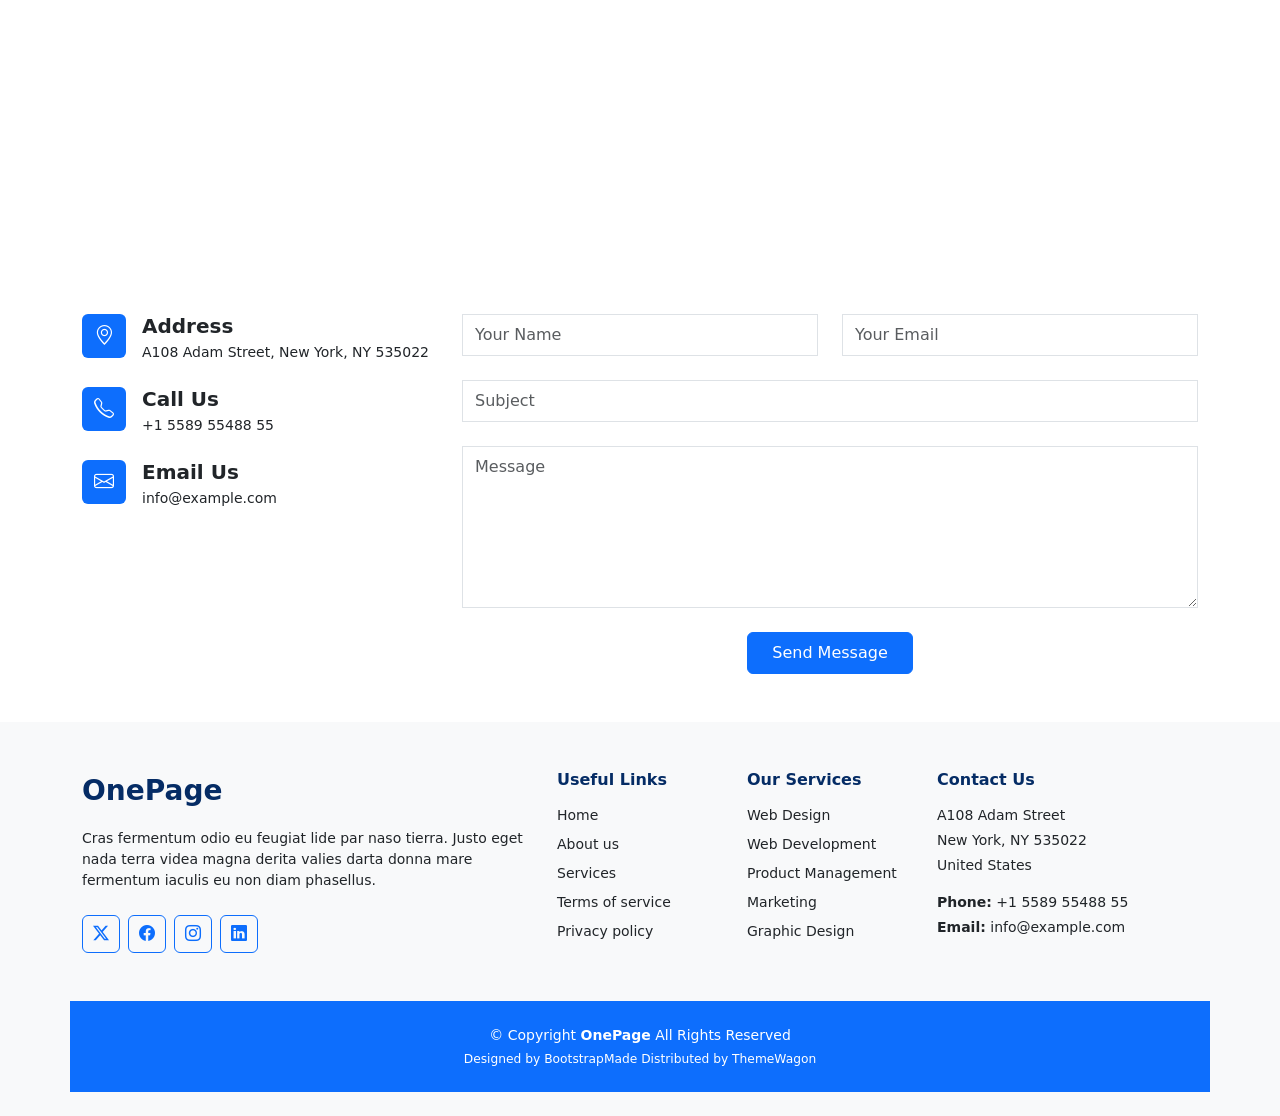
==== commit cc8ae46f: "Adding next coding data Sections and footer add" ====
--- a/index.html
+++ b/index.html
@@ -689,32 +689,513 @@
             <div class="text-center mb-5">
                 <h2 class="fw-bold text-uppercase text-primary-emphasis">TEAM</h2>
                 <p class="text-dark small">Necessitatibus eius consequatur ex aliquid fuga eum quidem sint consectetur
-                    velit.</p>
-            </div>
+                    velit</p>
+            </div>
+
             <div class="row g-4 justify-content-center">
 
                 <div class="col-lg-3 col-md-6">
-                    <div class="card border-0 shadow-sm h-100 rounded-1 overflow-hidden">
-
+                    <div class="card border-0 shadow-sm h-100 rounded-1 overflow-hidden position-relative team-parent">
                         <img src="./img/B 1.jpg" class="card-img-top object-fit-cover" style="height: 280px;"
                             alt="Walter White">
-                        <diiv class="card-content">
-                            <i class="bi bi-twitter-x"></i>
-                            <i class="bi bi-facebook"></i>
-                            <i class="bi bi-instagram"></i>
-                            <i class="bi bi-linkedin"></i>
-                        </diiv>
                         <div class="card-body bg-white p-3">
+                            <diiv class="card-content position-absolute">
+                                <a href="#" class="social-icon" aria-label="Twitter"></a> <i
+                                    class="bi bi-twitter-x"></i>
+                                <a href="#" class="social-icon" aria-label="facebook"></a><i class="bi bi-facebook"></i>
+                                <a href="#" class="social-icon" aria-label="bi-instagram"></a><i
+                                    class="bi bi-instagram"></i>
+                                <a href="#" class="social-icon" aria-label="LinkedIn"></a><i class="bi bi-linkedin"></i>
+                            </diiv>
                             <h5 class="card-title fw-bold mb-1 fs-6 text-dark">Walter White</h5>
                             <p class="card-text text-dark small mb-0">Chief Executive Officer</p>
-
-
-
-
-                        </div>
-
-                    </div>
-
+                        </div>
+                    </div>
+                </div>
+
+                <div class="col-lg-3 col-md-6">
+                    <div class="card border-0 shadow-sm h-100 rounded-1 overflow-hidden position-relative team-parent">
+                        <img src="./img/G 1.jpg" class="card-img-top object-fit-cover" style="height: 280px;"
+                            alt="Sarah Jhonson">
+                        <div class="card-body bg-white p-3">
+                            <diiv class="card-content position-absolute">
+                                
+                                <a href="#" class="social-icon" aria-label="Twitter"></a> <i
+                                    class="bi bi-twitter-x"></i>
+                                <a href="#" class="social-icon" aria-label="facebook"></a><i class="bi bi-facebook"></i>
+                                <a href="#" class="social-icon" aria-label="bi-instagram"></a><i
+                                    class="bi bi-instagram"></i>
+                                <a href="#" class="social-icon" aria-label="LinkedIn"></a><i class="bi bi-linkedin"></i>
+                            </diiv>
+                            <h5 class="card-title fw-bold mb-1 fs-6 text-dark">Sarah Jhonson</h5>
+                            <p class="card-text text-dark small mb-0">Product Manager</p>
+                        </div>
+                    </div>
+                </div>
+
+                <div class="col-lg-3 col-md-6">
+                    <div class="card border-0 shadow-sm h-100 rounded-1 overflow-hidden position-relative team-parent">
+                        <img src="./img/B 2.jpg" class="card-img-top object-fit-cover" style="height: 280px;"
+                            alt="William Anderson">
+                        <div class="card-body bg-white p-3">
+                            <diiv class="card-content position-absolute">
+                                <a href="#" class="social-icon" aria-label="Twitter"></a> <i
+                                    class="bi bi-twitter-x"></i>
+                                <a href="#" class="social-icon" aria-label="facebook"></a><i class="bi bi-facebook"></i>
+                                <a href="#" class="social-icon" aria-label="bi-instagram"></a><i
+                                    class="bi bi-instagram"></i>
+                                <a href="#" class="social-icon" aria-label="LinkedIn"></a><i class="bi bi-linkedin"></i>
+                            </diiv>
+                            <h5 class="card-title fw-bold mb-1 fs-6 text-dark">William Anderson</h5>
+                            <p class="card-text text-dark small mb-0">CTO</p>
+                        </div>
+                    </div>
+                </div>
+
+                <div class="col-lg-3 col-md-6">
+                    <div class="card border-0 shadow-sm h-100 rounded-1 overflow-hidden position-relative team-parent">
+                        <img src="./img/G 2.jpg" class="card-img-top object-fit-cover" style="height: 280px;"
+                            alt="Amanda Jepson">
+                        <div class="card-body bg-white p-3">
+                            <diiv class="card-content position-absolute">
+                                <a href="#" class="social-icon" aria-label="Twitter"></a> <i
+                                    class="bi bi-twitter-x"></i>
+                                <a href="#" class="social-icon" aria-label="facebook"></a><i class="bi bi-facebook"></i>
+                                <a href="#" class="social-icon" aria-label="bi-instagram"></a><i
+                                    class="bi bi-instagram"></i>
+                                <a href="#" class="social-icon" aria-label="LinkedIn"></a><i class="bi bi-linkedin"></i>
+                            </diiv>
+                            <h5 class="card-title fw-bold mb-1 fs-6 text-dark">Amanda Jepson</h5>
+                            <p class="card-text text-dark small mb-0">Accountant</p>
+                        </div>
+                    </div>
+                </div>
+
+            </div>
+        </div>
+    </section>
+    <section class="py-5">
+        <div class="container py-4">
+
+            <div class="text-center mb-5" style="width: 100%;">
+                <h2 class="fw-bold text-uppercase" style="color: #2c4964;">PRICING</h2>
+                <p class="text-muted">Necessitatibus eius consequatur ex aliquid fuga eum quidem sint consectetur velit
+                </p>
+            </div>
+
+            <div class="row g-0 align-items-center justify-content-center pt-3">
+
+                <div class="col-lg-4 mb-4 mb-lg-0">
+                    <div class="card border-0 shadow-sm rounded-1 p-4 p-md-5 h-100">
+                        <div class="card-body p-0">
+                            <h3 class="h5 fw-semibold mb-3" style="color: #2c4964;">Free Plan</h3>
+                            <div class="mb-4">
+                                <span class="fs-4 text-primary align-top">$</span>
+                                <span class="display-4 fw-medium text-primary">0</span>
+                                <span class="text-muted"> / month</span>
+                            </div>
+
+                            <ul class="list-unstyled text-muted mb-4">
+                                <li class="mb-3 d-flex align-items-center">
+                                    <i class="bi bi-check text-primary fs-5 me-2"></i>
+                                    <span>Quam adipiscing vitae proin</span>
+                                </li>
+                                <li class="mb-3 d-flex align-items-center">
+                                    <i class="bi bi-check text-primary fs-5 me-2"></i>
+                                    <span>Nec feugiat nisl pretium</span>
+                                </li>
+                                <li class="mb-3 d-flex align-items-center">
+                                    <i class="bi bi-check text-primary fs-5 me-2"></i>
+                                    <span>Nulla at volutpat diam uteera</span>
+                                </li>
+                                <li class="mb-3 d-flex align-items-center text-black-50 text-decoration-line-through">
+                                    <i class="bi bi-x fs-5 me-2"></i>
+                                    <span>Pharetra massa massa ultricies</span>
+                                </li>
+                                <li class="mb-3 d-flex align-items-center text-black-50 text-decoration-line-through">
+                                    <i class="bi bi-x fs-5 me-2"></i>
+                                    <span>Massa ultricies mi quis hendrerit</span>
+                                </li>
+                            </ul>
+
+                            <div class="text-center pt-2">
+                                <a href="#" class="btn btn-outline-secondary px-4 py-2 rounded-1">Buy Now</a>
+                            </div>
+                        </div>
+                    </div>
+                </div>
+
+                <div class="col-lg-4 mb-4 mb-lg-0 position-relative z-2;">
+                    <div class="card border-0 shadow-lg rounded-1 bg-primary text-white p-4 p-md-5 py-lg-5">
+                        <div class="card-body p-0 py-lg-4">
+                            <h3 class="h5 fw-semibold mb-3">Business Plan</h3>
+                            <div class="mb-4">
+                                <span class="fs-4 align-top">$</span>
+                                <span class="display-4 fw-medium">29</span>
+                                <span class="text-white-100"> / month</span>
+                            </div>
+
+                            <ul class="list-unstyled mb-4">
+                                <li class="mb-3 d-flex align-items-center">
+                                    <i class="bi bi-check fs-5 me-2"></i>
+                                    <span>Quam adipiscing vitae proin</span>
+                                </li>
+                                <li class="mb-3 d-flex align-items-center">
+                                    <i class="bi bi-check fs-5 me-2"></i>
+                                    <span>Nec feugiat nisl pretium</span>
+                                </li>
+                                <li class="mb-3 d-flex align-items-center">
+                                    <i class="bi bi-check fs-5 me-2"></i>
+                                    <span>Nulla at volutpat diam uteera</span>
+                                </li>
+                                <li class="mb-3 d-flex align-items-center">
+                                    <i class="bi bi-check fs-5 me-2"></i>
+                                    <span>Pharetra massa massa ultricies</span>
+                                </li>
+                                <li class="mb-3 d-flex align-items-center">
+                                    <i class="bi bi-check fs-5 me-2"></i>
+                                    <span>Massa ultricies mi quis hendrerit</span>
+                                </li>
+                            </ul>
+
+                            <div class="text-center pt-2">
+                                <a href="#" class="btn btn-outline-light px-4 py-2 rounded-1">Buy Now</a>
+                            </div>
+                        </div>
+                    </div>
+                </div>
+
+                <div class="col-lg-4">
+                    <div class="card border-0 shadow-sm rounded-1 p-4 p-md-5 h-100">
+                        <div class="card-body p-0">
+                            <h3 class="h5 fw-semibold mb-3" style="color: #2c4964;">Developer Plan</h3>
+                            <div class="mb-4">
+                                <span class="fs-4 text-primary align-top">$</span>
+                                <span class="display-4 fw-medium text-primary">49</span>
+                                <span class="text-muted"> / month</span>
+                            </div>
+
+                            <ul class="list-unstyled text-muted mb-4">
+                                <li class="mb-3 d-flex align-items-center">
+                                    <i class="bi bi-check text-primary fs-5 me-2"></i>
+                                    <span>Quam adipiscing vitae proin</span>
+                                </li>
+                                <li class="mb-3 d-flex align-items-center">
+                                    <i class="bi bi-check text-primary fs-5 me-2"></i>
+                                    <span>Nec feugiat nisl pretium</span>
+                                </li>
+                                <li class="mb-3 d-flex align-items-center">
+                                    <i class="bi bi-check text-primary fs-5 me-2"></i>
+                                    <span>Nulla at volutpat diam uteera</span>
+                                </li>
+                                <li class="mb-3 d-flex align-items-center">
+                                    <i class="bi bi-check text-primary fs-5 me-2"></i>
+                                    <span>Pharetra massa massa ultricies</span>
+                                </li>
+                                <li class="mb-3 d-flex align-items-center">
+                                    <i class="bi bi-check text-primary fs-5 me-2"></i>
+                                    <span>Massa ultricies mi quis hendrerit</span>
+                                </li>
+                            </ul>
+
+                            <div class="text-center pt-2">
+                                <a href="#" class="btn btn-outline-secondary  px-4 py-2 rounded-1">Buy Now</a>
+                            </div>
+                        </div>
+                    </div>
+                </div>
+
+            </div>
+        </div>
+    </section>
+    <section class="py-5  bg-light">
+        <div class="container py-4">
+
+            <div class="text-center mb-5">
+                <h2 class="fw-bold text-uppercase" style="color: #2c4964;">FREQUENTLY ASKED QUESTIONS</h2>
+                <p class="text-muted">Necessitatibus eius consequatur ex aliquid fuga eum quidem sint consectetur velit
+                </p>
+            </div>
+
+            <div class="row justify-content-center">
+                <div class="col-lg-8">
+                    <div class="accordion" id="faqAccordion">
+
+                        <div class="accordion-item border rounded-1 mb-3 shadow-sm overflow-hidden">
+                            <h2 class="accordion-header">
+                                <button class="accordion-button fw-semibold bg-white text-dark shadow-none py-3 px-4"
+                                    type="button" data-bs-toggle="collapse" data-bs-target="#faq1" aria-expanded="true"
+                                    aria-controls="faq1">
+                                    Non consectetur a erat nam at lectus urna duis?
+                                </button>
+                            </h2>
+                            <div id="faq1" class="accordion-collapse collapse show bg-white text-secondary"
+                                data-bs-parent="#faqAccordion">
+                                <div class="accordion-body pt-0 pb-4 px-4">
+                                    Feugiat pretium nibh ipsum consequat. Tempus iaculis urna id volutpat lacus laoreet
+                                    non curabitur gravida. Venenatis lectus magna fringilla urna porttitor rhoncus dolor
+                                    purus non.
+                                </div>
+                            </div>
+                        </div>
+
+                        <div class="accordion-item border rounded-1 mb-3 shadow-sm overflow-hidden">
+                            <h2 class="accordion-header">
+                                <button
+                                    class="accordion-button collapsed fw-semibold bg-white text-dark shadow-none py-3 px-4"
+                                    type="button" data-bs-toggle="collapse" data-bs-target="#faq2" aria-expanded="false"
+                                    aria-controls="faq2">
+                                    Feugiat scelerisque varius morbi enim nunc faucibus?
+                                </button>
+                            </h2>
+                            <div id="faq2" class="accordion-collapse collapse" data-bs-parent="#faqAccordion">
+                                <div class="accordion-body text-muted py-3 px-4">
+                                    Dolor sit amet consectetur adipiscing elit pellentesque habitant morbi. Id interdum
+                                    velit laoreet id donec ultrices. Fringilla phasellus faucibus scelerisque eleifend
+                                    donec pretium.
+                                </div>
+                            </div>
+                        </div>
+
+                        <div class="accordion-item border rounded-1 mb-3 shadow-sm overflow-hidden">
+                            <h2 class="accordion-header">
+                                <button
+                                    class="accordion-button collapsed fw-semibold bg-white text-dark shadow-none py-3 px-4"
+                                    type="button" data-bs-toggle="collapse" data-bs-target="#faq3" aria-expanded="false"
+                                    aria-controls="faq3">
+                                    Dolor sit amet consectetur adipiscing elit pellentesque?
+                                </button>
+                            </h2>
+                            <div id="faq3" class="accordion-collapse collapse" data-bs-parent="#faqAccordion">
+                                <div class="accordion-body text-muted py-3 px-4">
+                                    Eleifend mi in nulla posuere sollicitudin aliquam ultrices sagittis orci. Faucibus
+                                    pulvinar elementum integer enim. Sem nulla pharetra diam sit amet nisl suscipit.
+                                </div>
+                            </div>
+                        </div>
+
+                        <div class="accordion-item border rounded-1 mb-3 shadow-sm overflow-hidden">
+                            <h2 class="accordion-header">
+                                <button
+                                    class="accordion-button collapsed fw-semibold bg-white text-dark shadow-none py-3 px-4"
+                                    type="button" data-bs-toggle="collapse" data-bs-target="#faq4" aria-expanded="false"
+                                    aria-controls="faq4">
+                                    Ac odio tempor orci dapibus. Aliquam eleifend mi in nulla?
+                                </button>
+                            </h2>
+                            <div id="faq4" class="accordion-collapse collapse" data-bs-parent="#faqAccordion">
+                                <div class="accordion-body text-muted py-3 px-4">
+                                    Dolor sit amet consectetur adipiscing elit pellentesque habitant morbi. Id interdum
+                                    velit laoreet id donec ultrices. Fringilla phasellus faucibus scelerisque eleifend
+                                    donec pretium.
+                                </div>
+                            </div>
+                        </div>
+
+                        <div class="accordion-item border rounded-1 mb-3 shadow-sm overflow-hidden">
+                            <h2 class="accordion-header">
+                                <button
+                                    class="accordion-button collapsed fw-semibold bg-white text-dark shadow-none py-3 px-4"
+                                    type="button" data-bs-toggle="collapse" data-bs-target="#faq5" aria-expanded="false"
+                                    aria-controls="faq5">
+                                    Tempus quam pellentesque nec nam aliquam sem et tortor?
+                                </button>
+                            </h2>
+                            <div id="faq5" class="accordion-collapse collapse" data-bs-parent="#faqAccordion">
+                                <div class="accordion-body text-muted py-3 px-4">
+                                    Molestie a iaculis at erat pellentesque adipiscing commodo. Dignissim suspendisse in
+                                    est ante in. Nunc vel risus commodo viverra maecenas accumsan.
+                                </div>
+                            </div>
+                        </div>
+
+                        <div class="accordion-item border rounded-1 mb-3 shadow-sm overflow-hidden">
+                            <h2 class="accordion-header">
+                                <button
+                                    class="accordion-button collapsed fw-semibold bg-white text-dark shadow-none py-3 px-4"
+                                    type="button" data-bs-toggle="collapse" data-bs-target="#faq6" aria-expanded="false"
+                                    aria-controls="faq6">
+                                    Perspiciatis quod quo quos nulla quo illum ullam?
+                                </button>
+                            </h2>
+                            <div id="faq6" class="accordion-collapse collapse" data-bs-parent="#faqAccordion">
+                                <div class="accordion-body text-muted py-3 px-4">
+                                    Enim ea facilis quaerat voluptas quidem et dolorem. Quis et consequatur non sed in
+                                    suscipit sequi. Distinctio ipsam dolore et.
+                                </div>
+                            </div>
+                        </div>
+
+                    </div>
+                </div>
+            </div>
+
+        </div>
+    </section>
+    <section id="contact" class="py-5">
+        <div class="container">
+
+            <div class="text-center mb-5">
+                <h2 class="fw-bold text-uppercase text-dark mb-3">CONTACT</h2>
+                <p class="text-dark">Necessitatibus eius consequatur ex aliquid fuga eum quidem sint consectetur
+                    velit</p>
+            </div>
+
+            <div class="mb-5">
+                <iframe
+                    src="https://www.google.com/maps/embed?pb=!1m18!1m12!1m3!1d10577.001635096343!2d71.62076273401098!3d29.533080772810678!2m3!1f0!2f0!3f0!3m2!1i1024!2i768!4f13.1!3m3!1m2!1s0x393b9ee59ee307f3%3A0x1620433f6a1a9769!2sMunicipal%20Children%20Park!5e1!3m2!1sen!2s!4v1795107514037!5m2!1sen!2s"
+                    width="100%" height="280" style="border:0;" allowfullscreen="" loading="lazy"
+                    referrerpolicy="strict-origin-when-cross-origin"></iframe>
+
+            </div>
+
+            <div class="row gy-4">
+
+                <div class="col-lg-4">
+
+                    <div class="d-flex align-items-start mb-4">
+                        <div class="bg-primary text-white rounded d-flex align-items-center justify-content-center flex-shrink-0 me-3"
+                            style="width: 44px; height: 44px;">
+                            <i class="bi bi-geo-alt fs-5"></i>
+                        </div>
+                        <div>
+                            <h5 class="fw-bold mb-1">Address</h5>
+                            <p class="text-dark small mb-0">A108 Adam Street, New York, NY 535022</p>
+                        </div>
+                    </div>
+
+                    <div class="d-flex align-items-start mb-4">
+                        <div class="bg-primary text-white rounded d-flex align-items-center justify-content-center flex-shrink-0 me-3"
+                            style="width: 44px; height: 44px;">
+                            <i class="bi bi-telephone fs-5"></i>
+                        </div>
+                        <div>
+                            <h5 class="fw-bold mb-1">Call Us</h5>
+                            <p class="text-dark small mb-0">+1 5589 55488 55</p>
+                        </div>
+                    </div>
+
+                    <div class="d-flex align-items-start mb-4">
+                        <div class="bg-primary text-white rounded d-flex align-items-center justify-content-center flex-shrink-0 me-3"
+                            style="width: 44px; height: 44px;">
+                            <i class="bi bi-envelope fs-5"></i>
+                        </div>
+                        <div>
+                            <h5 class="fw-bold mb-1">Email Us</h5>
+                            <p class="text-dark small mb-0">info@example.com</p>
+                        </div>
+                    </div>
+
+                </div>
+
+                <div class="col-lg-8">
+                    <form action="#" method="post">
+                        <div class="row gy-4">
+
+                            <div class="col-md-6">
+                                <input type="text" name="name" class="form-control rounded-0 py-2"
+                                    placeholder="Your Name" required>
+                            </div>
+
+                            <div class="col-md-6">
+                                <input type="email" name="email" class="form-control rounded-0 py-2"
+                                    placeholder="Your Email" required>
+                            </div>
+
+                            <div class="col-md-12">
+                                <input type="text" name="subject" class="form-control rounded-0 py-2"
+                                    placeholder="Subject" required>
+                            </div>
+
+                            <div class="col-md-12">
+                                <textarea class="form-control rounded-0 py-2" name="message" rows="6"
+                                    placeholder="Message" required></textarea>
+                            </div>
+
+                            <div class="col-md-12 text-center">
+                                <button type="submit" class="btn btn-primary px-4 py-2">Send Message</button>
+                            </div>
+
+                        </div>
+                    </form>
+                </div>
+
+            </div>
+
+        </div>
+    </section>
+    <footer id="footer" class="bg-light pt-5 pb-4 text-dark small">
+
+  <div class="container">
+    <div class="row gy-4">
+      
+      <div class="col-lg-5 col-md-12">
+        <a href="#" class="d-inline-block text-decoration-none fs-3 fw-bold text-primary-emphasis mb-3">
+          OnePage
+        </a>
+        <p class="lh-base">
+          Cras fermentum odio eu feugiat lide par naso tierra. Justo eget nada terra videa magna derita valies darta donna mare fermentum iaculis eu non diam phasellus.
+        </p>
+        <div class="d-flex gap-2 mt-4">
+          <a href="#" class="btn btn-outline-primary d-flex align-items-center justify-content-center" style="width: 38px; height: 38px;">
+            <i class="bi bi-twitter-x"></i>
+          </a>
+          <a href="#" class="btn btn-outline-primary d-flex align-items-center justify-content-center" style="width: 38px; height: 38px;">
+            <i class="bi bi-facebook"></i>
+          </a>
+          <a href="#" class="btn btn-outline-primary d-flex align-items-center justify-content-center" style="width: 38px; height: 38px;">
+            <i class="bi bi-instagram"></i>
+          </a>
+          <a href="#" class="btn btn-outline-primary d-flex align-items-center justify-content-center" style="width: 38px; height: 38px;">
+            <i class="bi bi-linkedin"></i>
+          </a>
+        </div>
+      </div>
+
+      <div class="col-lg-2 col-6">
+        <h6 class="fw-bold text-primary-emphasis pb-2">Useful Links</h6>
+        <ul class="list-unstyled d-grid gap-2 mb-0">
+          <li><a href="#" class="text-decoration-none text-dark">Home</a></li>
+          <li><a href="#" class="text-decoration-none text-dark">About us</a></li>
+          <li><a href="#" class="text-decoration-none text-dark">Services</a></li>
+          <li><a href="#" class="text-decoration-none text-dark">Terms of service</a></li>
+          <li><a href="#" class="text-decoration-none text-dark">Privacy policy</a></li>
+        </ul>
+      </div>
+
+      <div class="col-lg-2 col-6">
+        <h6 class="fw-bold text-primary-emphasis pb-2">Our Services</h6>
+        <ul class="list-unstyled d-grid gap-2 mb-0">
+          <li><a href="#" class="text-decoration-none text-dark">Web Design</a></li>
+          <li><a href="#" class="text-decoration-none text-dark">Web Development</a></li>
+          <li><a href="#" class="text-decoration-none text-dark">Product Management</a></li>
+          <li><a href="#" class="text-decoration-none text-dark">Marketing</a></li>
+          <li><a href="#" class="text-decoration-none text-dark">Graphic Design</a></li>
+        </ul>
+      </div>
+
+      <div class="col-lg-3 col-md-12 text-center text-md-start">
+        <h6 class="fw-bold text-primary-emphasis pb-2">Contact Us</h6>
+        <p class="mb-1">A108 Adam Street</p>
+        <p class="mb-1">New York, NY 535022</p>
+        <p class="mb-3">United States</p>
+        <p class="mb-1"><strong class="text-dark">Phone:</strong> +1 5589 55488 55</p>
+        <p class="mb-0"><strong class="text-dark">Email:</strong> info@example.com</p>
+      </div>
+
+    </div>
+  </div>
+
+  <div class="container bg-primary text-white text-center py-4 mt-5">
+    <p class="mb-1">© Copyright <strong>OnePage</strong> All Rights Reserved</p>
+    <div class="small">
+      Designed by <a href="#" class="text-white text-decoration-none">BootstrapMade</a> Distributed by <a href="#" class="text-white text-decoration-none">ThemeWagon</a>
+    </div>
+  </div>
+
+</footer>
+
+                       
                     <script src="./js/bootstrap.bundle.min.js"></script>
 </body>
 
--- a/css/style.css
+++ b/css/style.css
@@ -34,6 +34,4 @@
 
 .portfolio-item:hover .portfolio-content {
     transform: translateY(-85px);
-}
-
-
+}
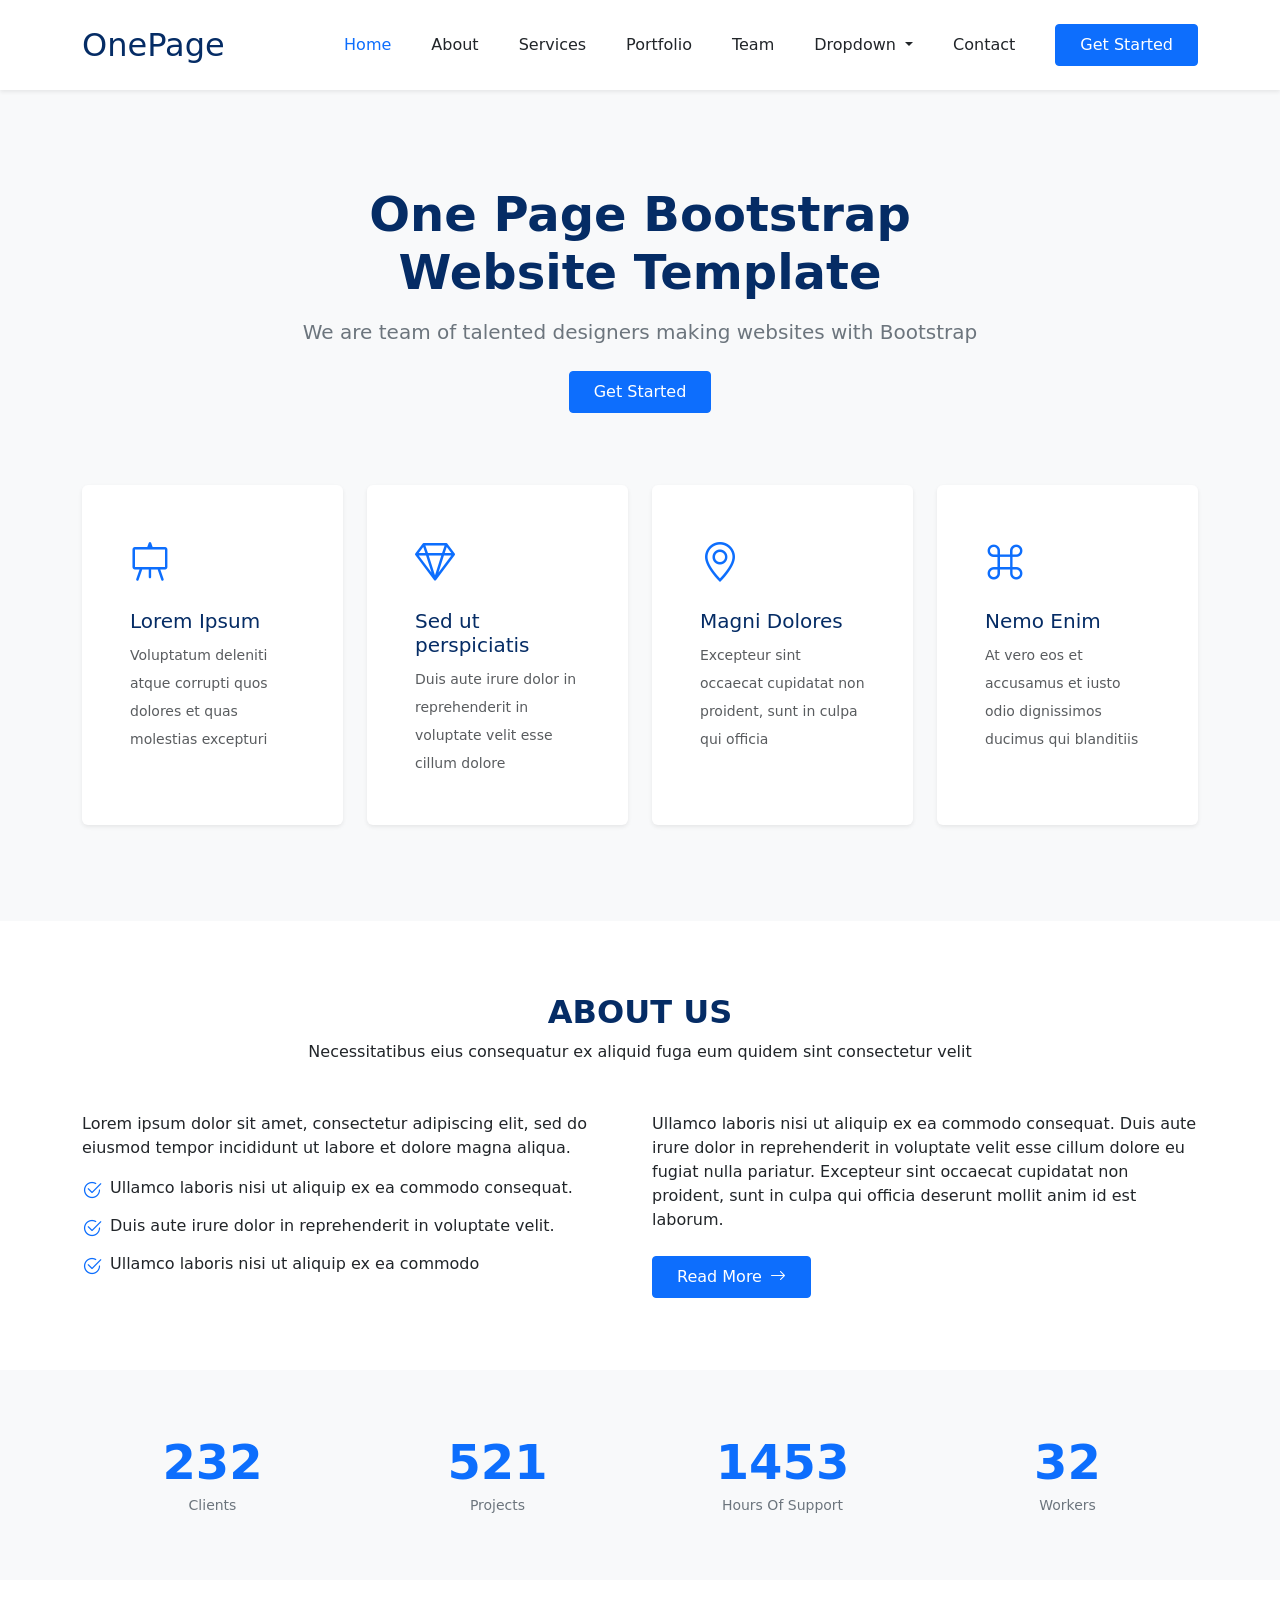
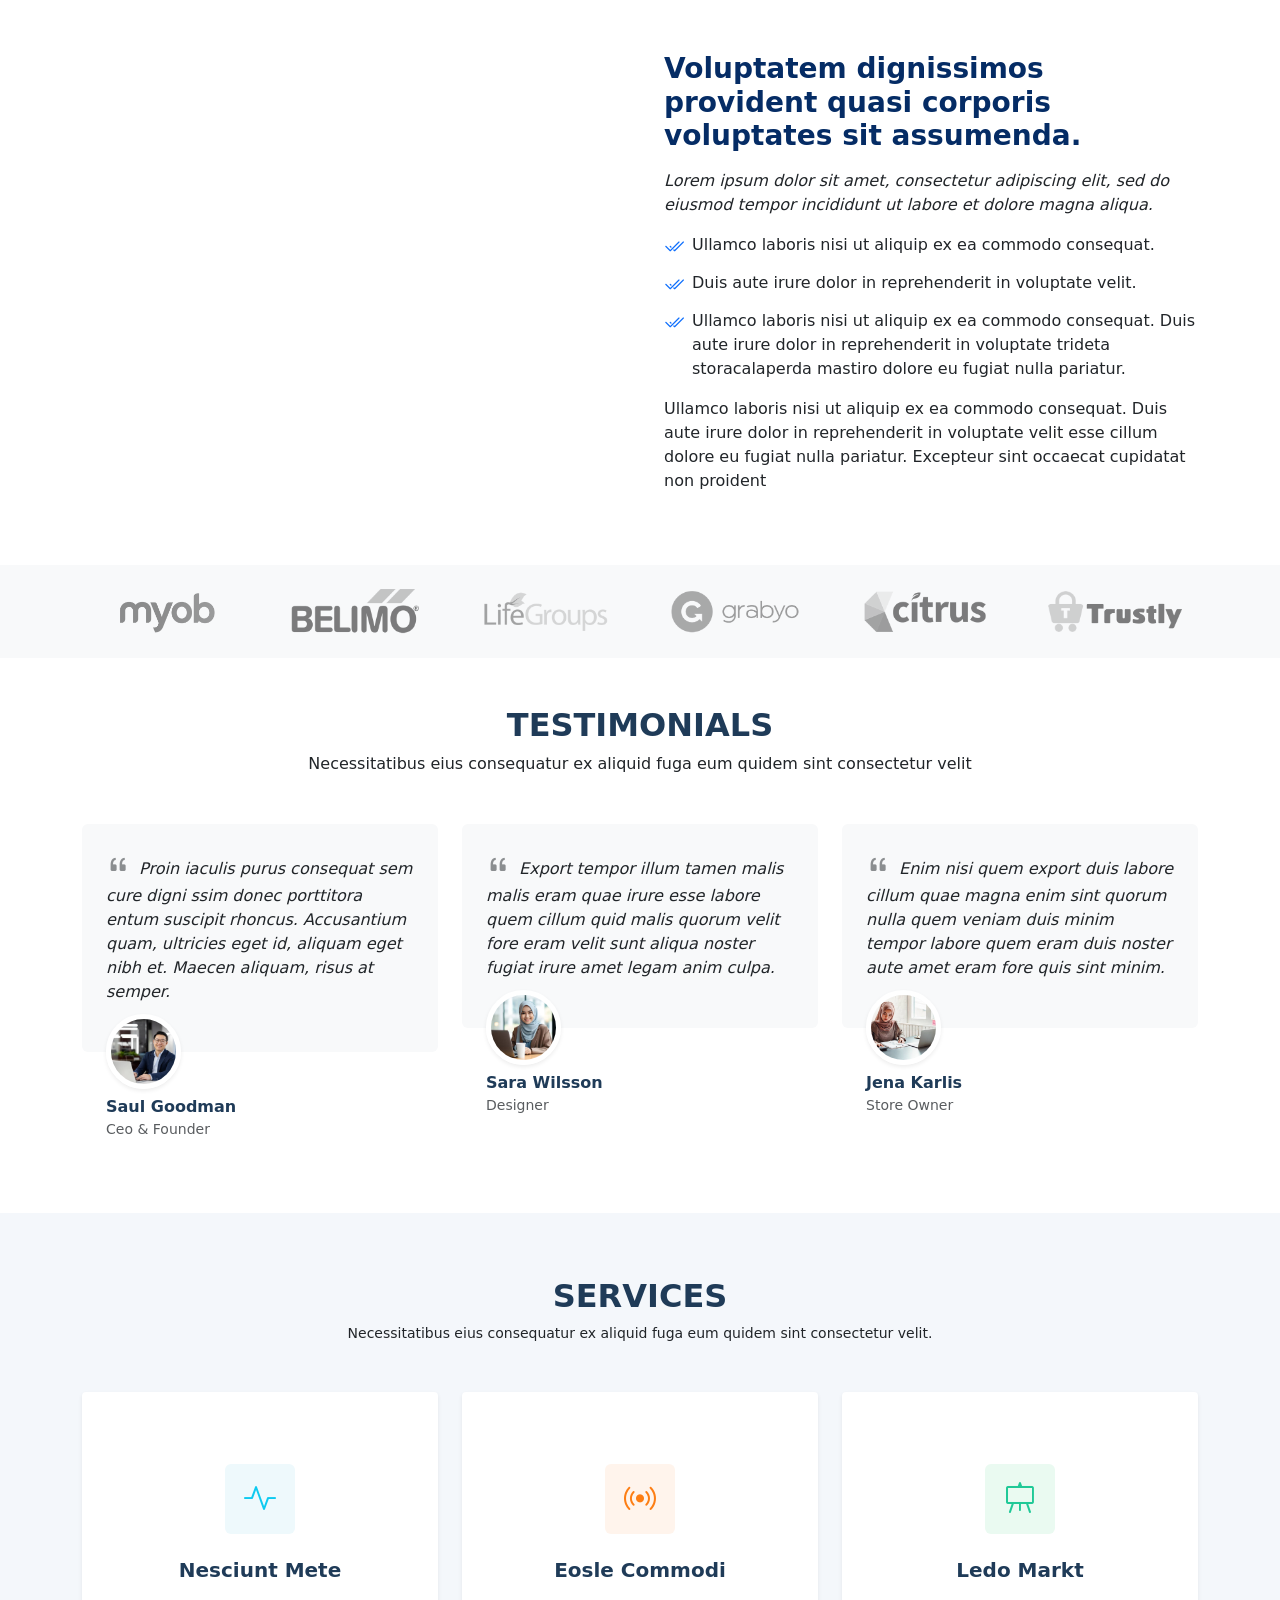
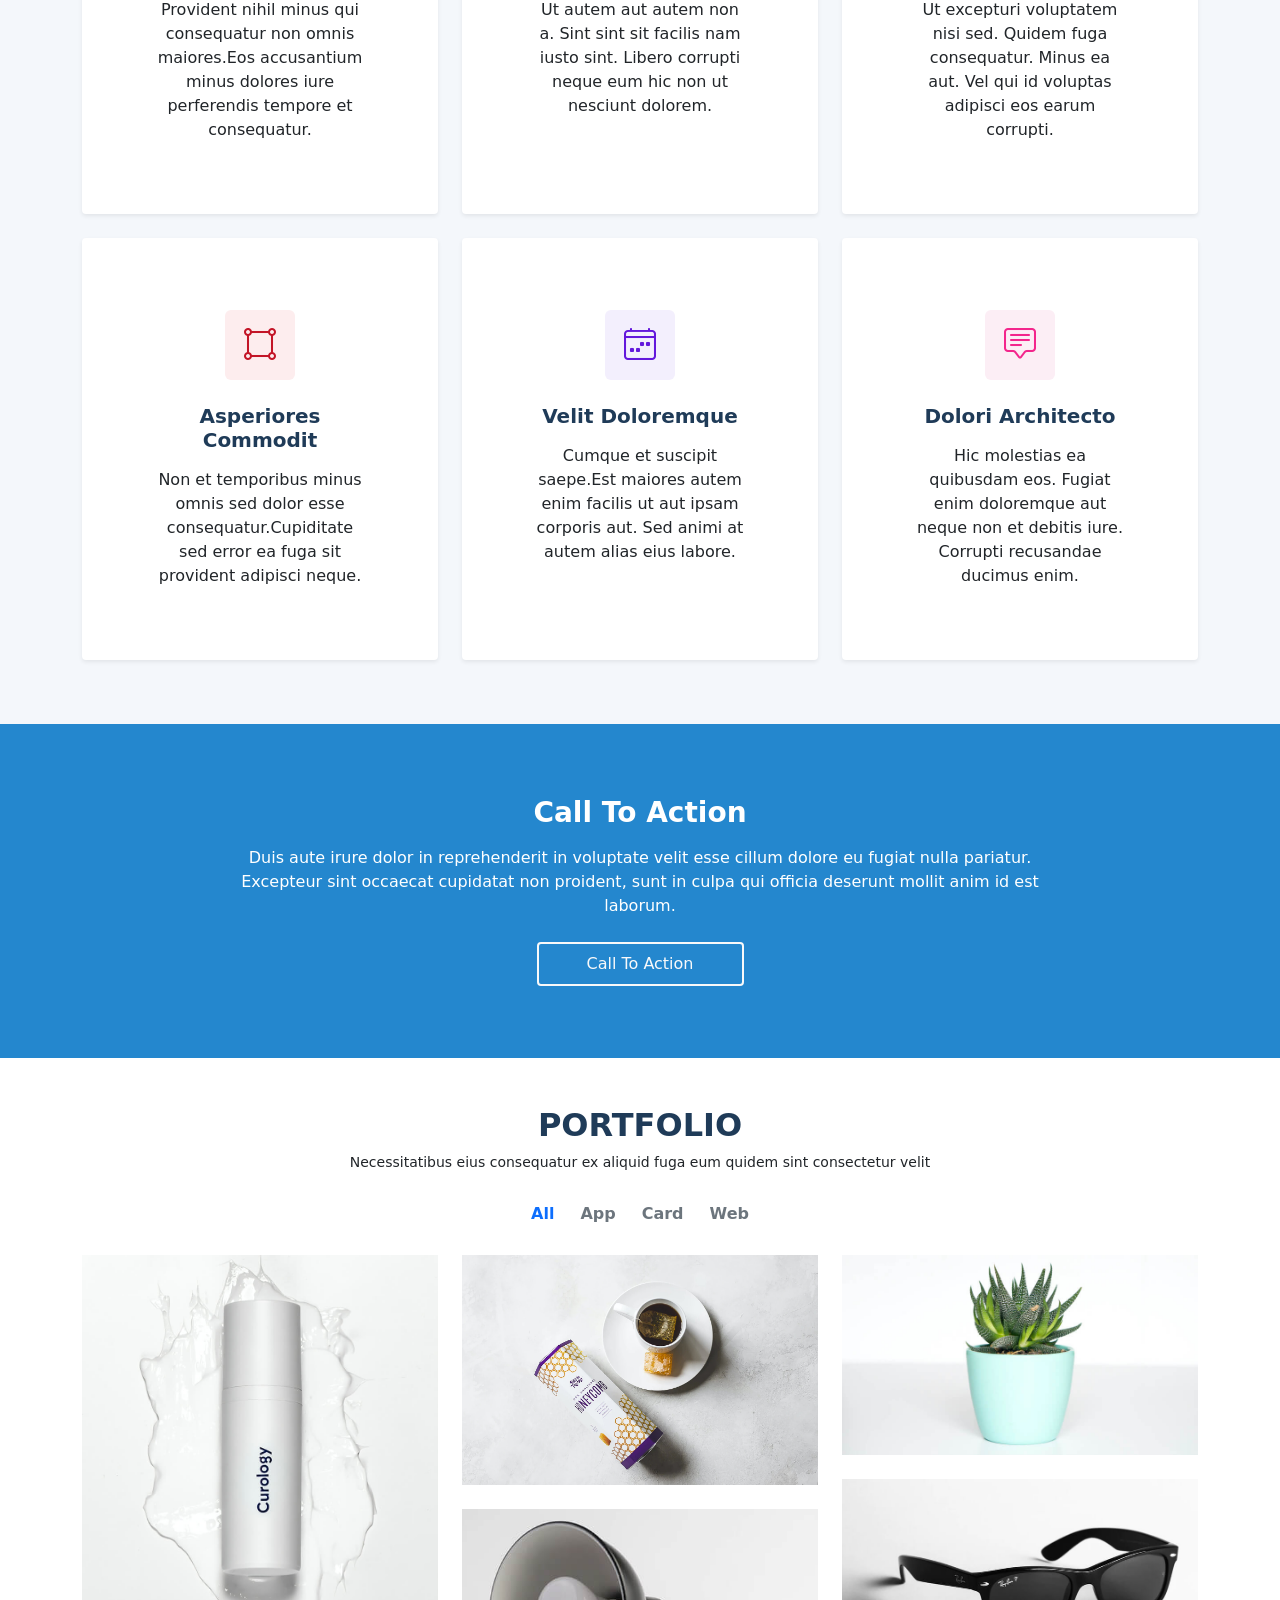
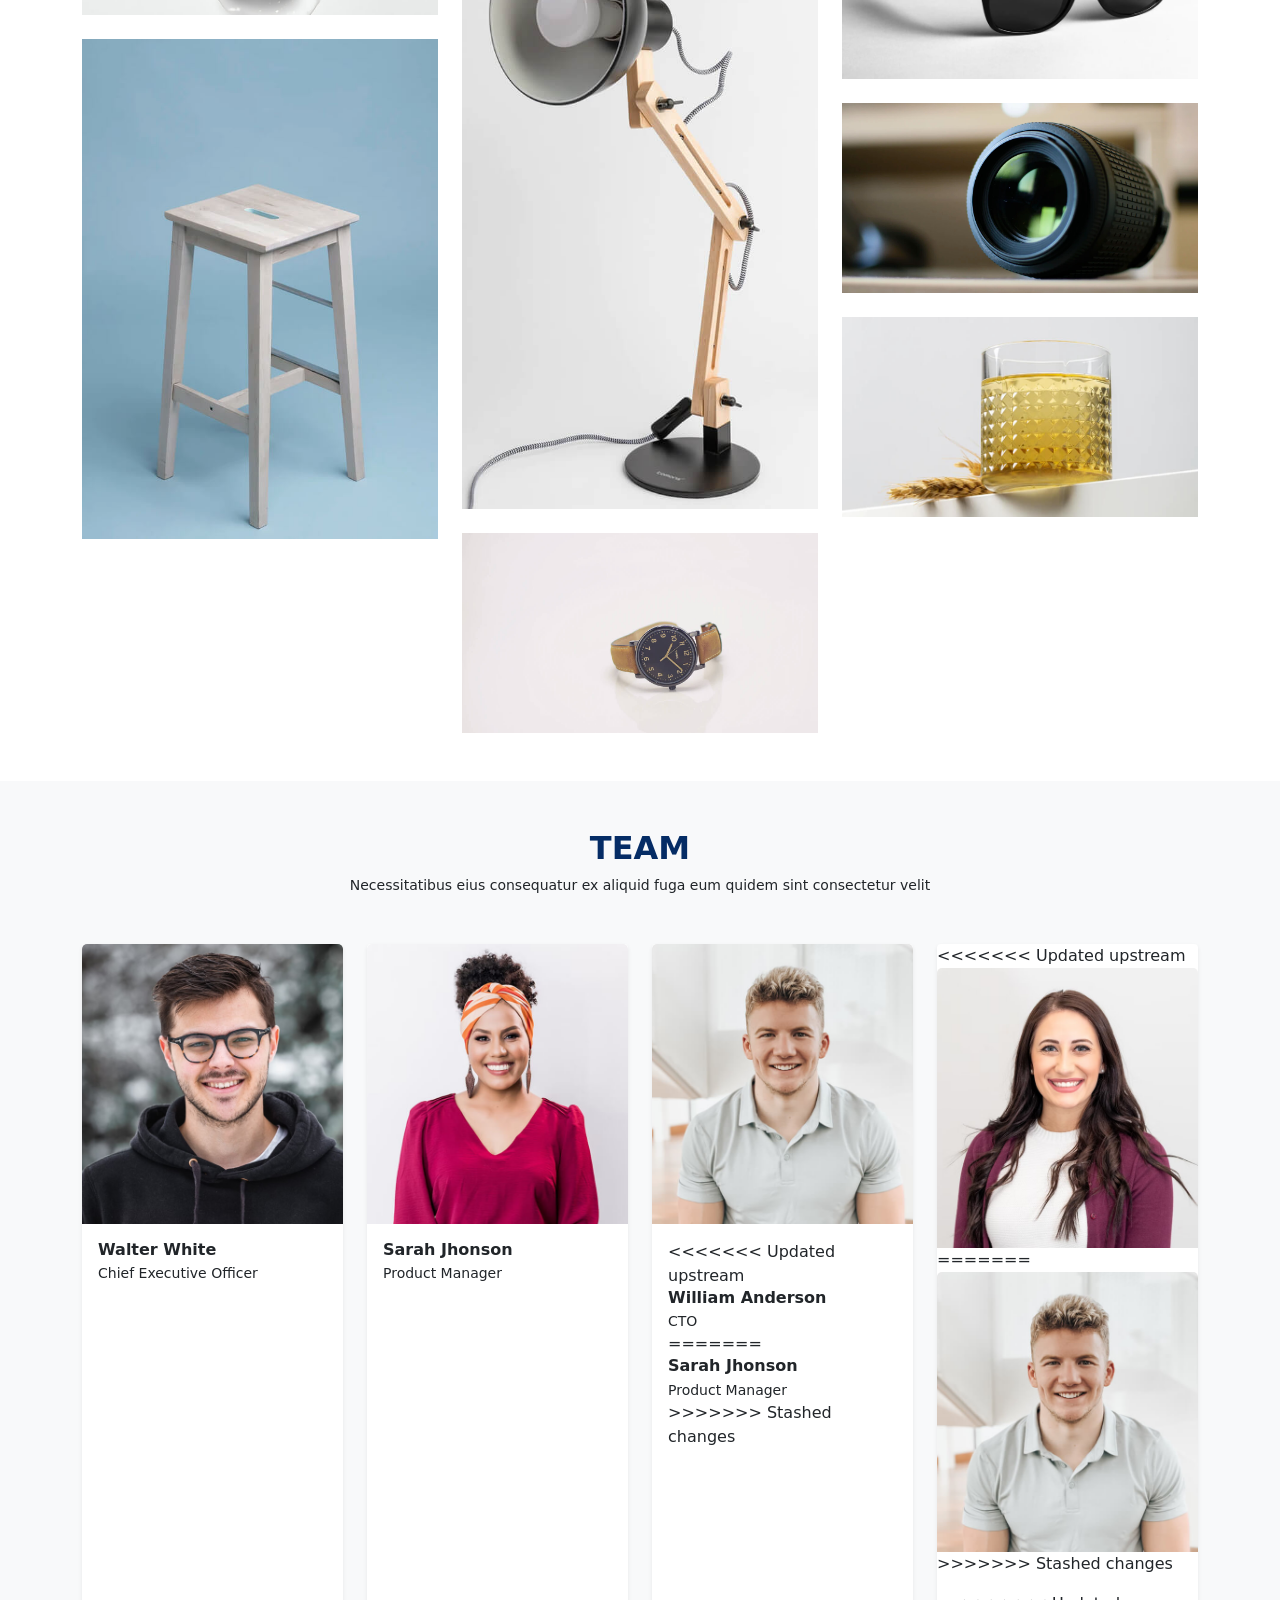
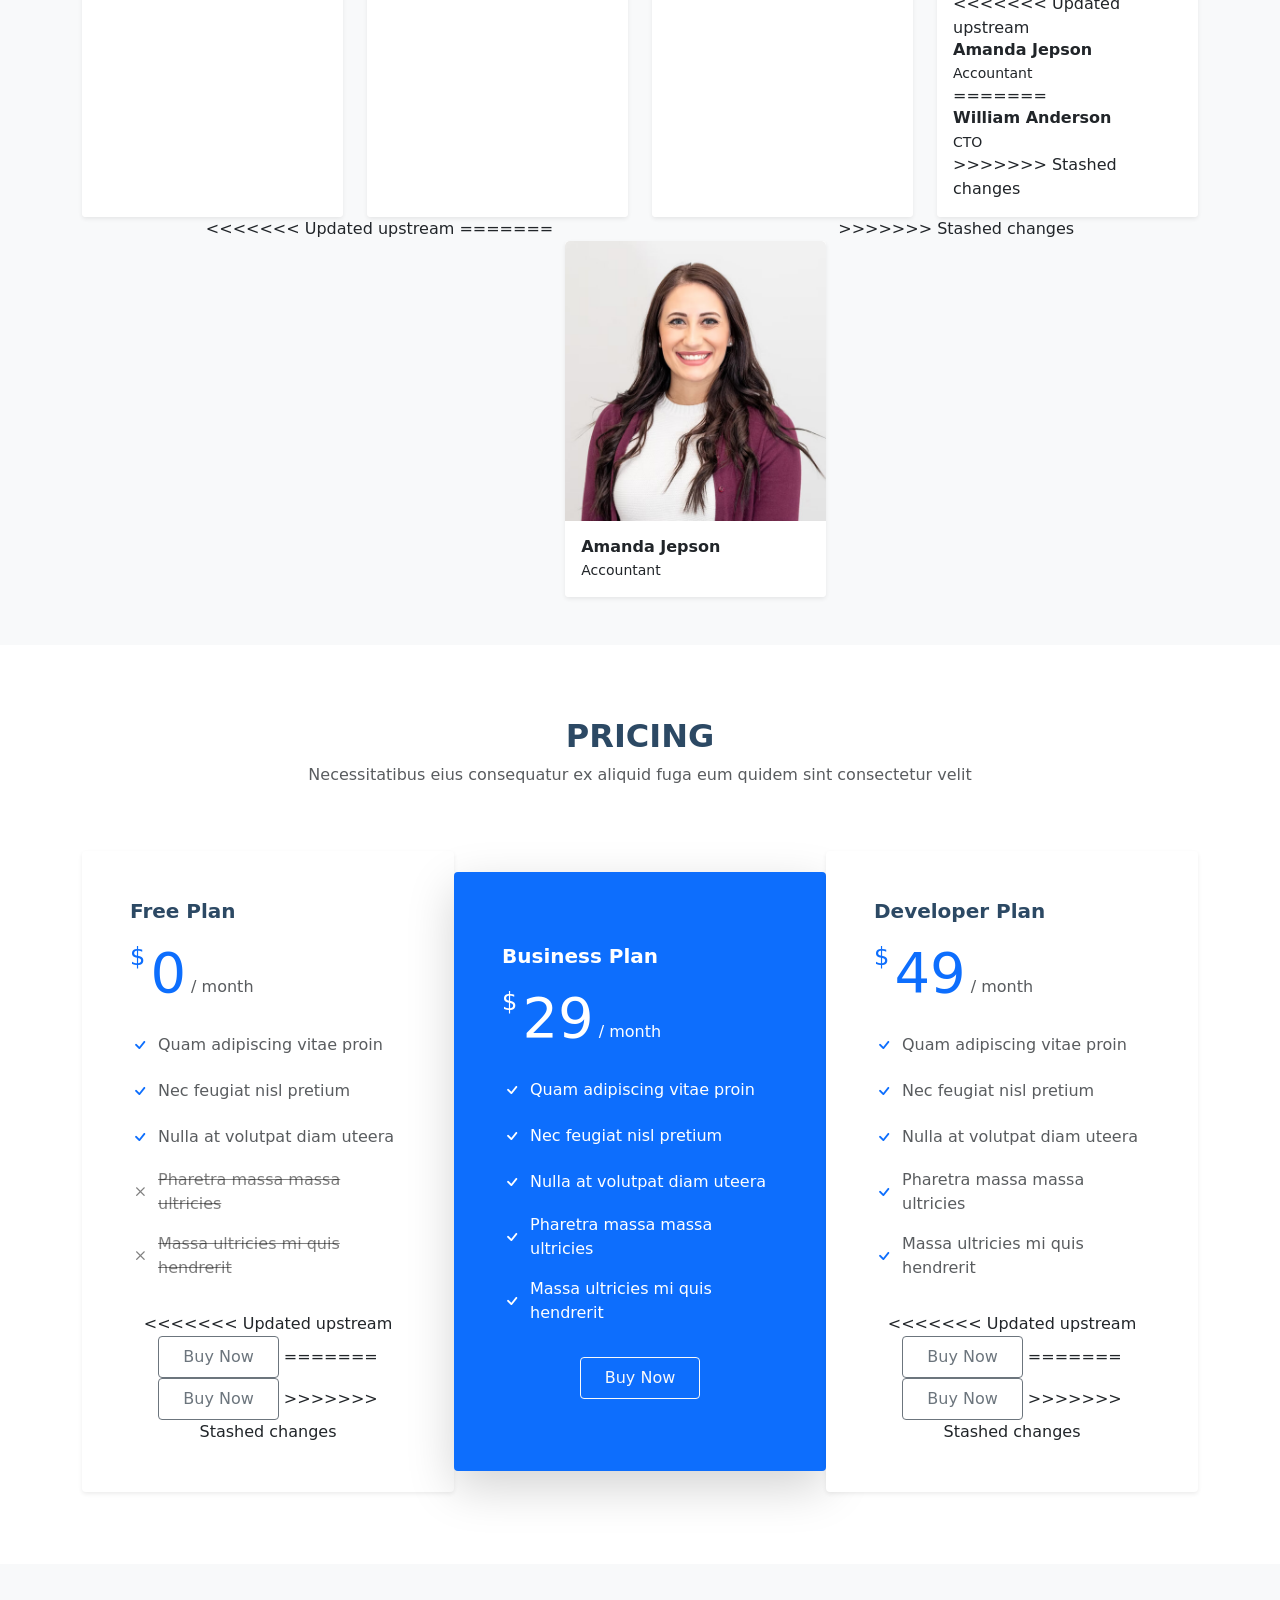
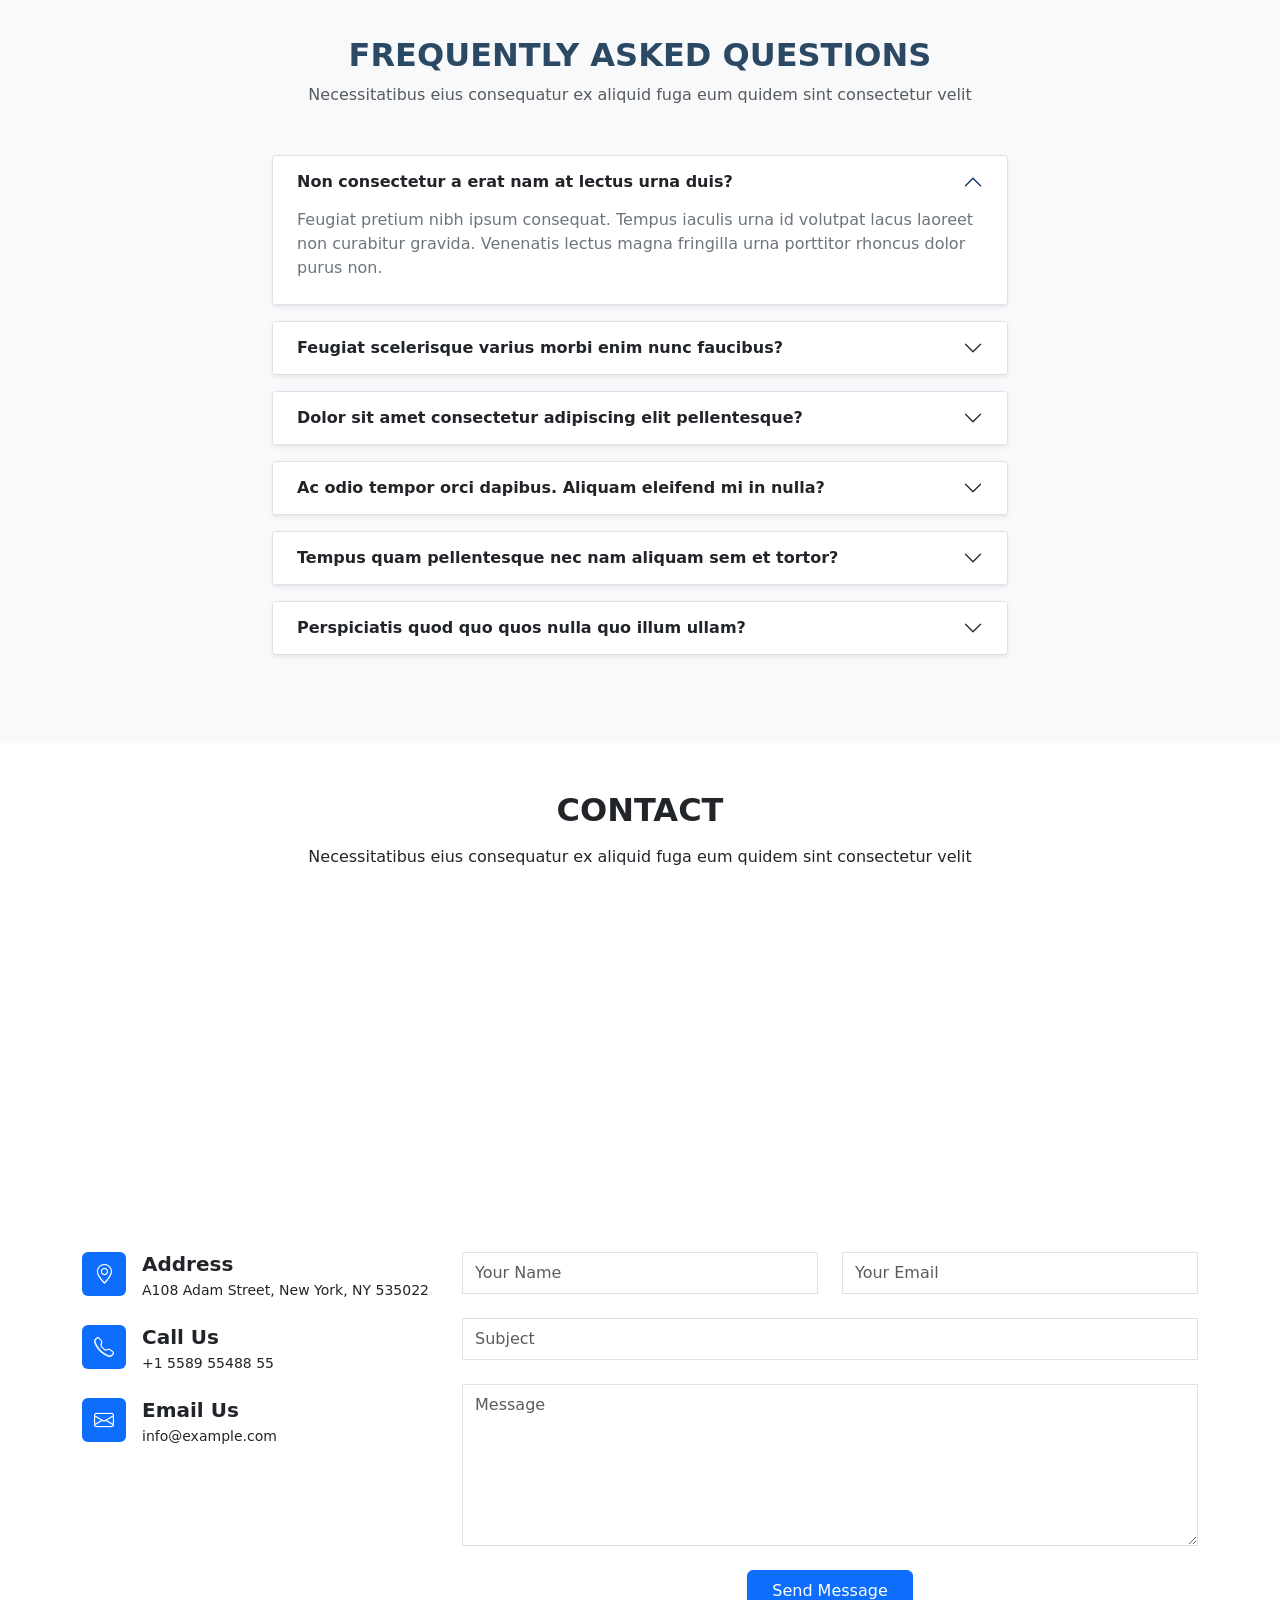
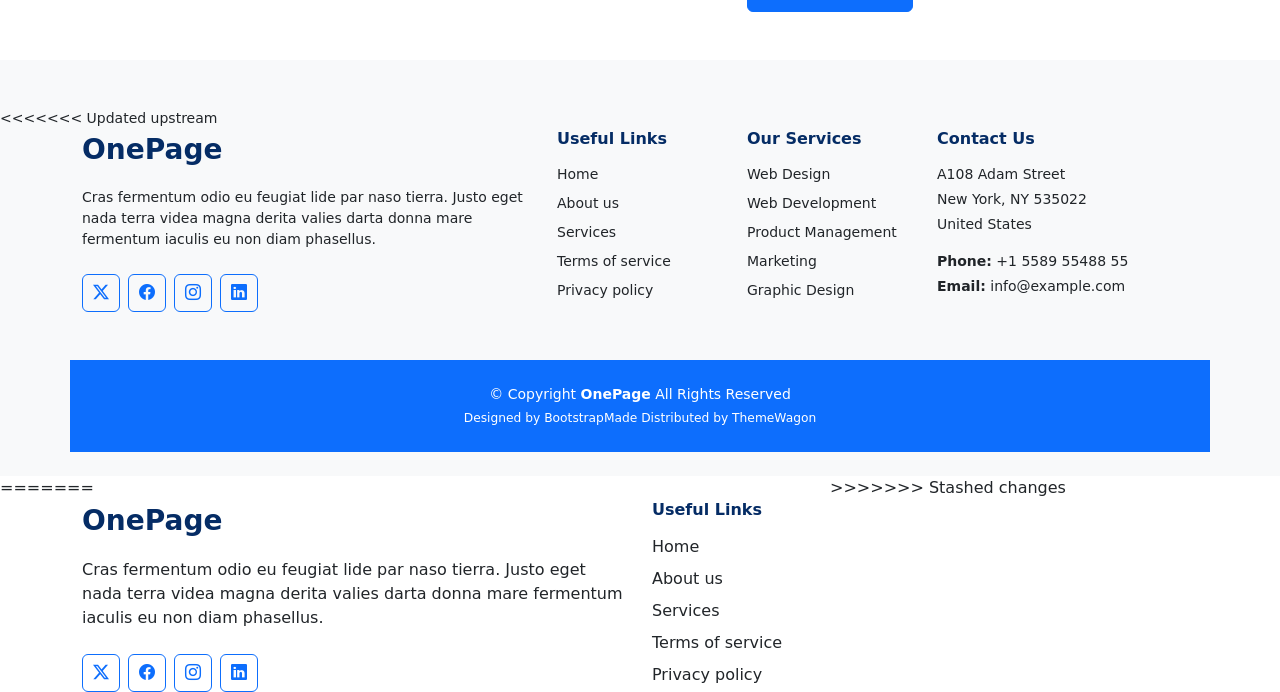
==== commit b974fea3: "adding footer" ====
--- a/index.html
+++ b/index.html
@@ -683,6 +683,7 @@
             </div>
         </div>
     </section>
+
     <section id="team" class="py-5 bg-light">
         <div class="container">
 
@@ -719,6 +720,7 @@
                             alt="Sarah Jhonson">
                         <div class="card-body bg-white p-3">
                             <diiv class="card-content position-absolute">
+<<<<<<< Updated upstream
                                 
                                 <a href="#" class="social-icon" aria-label="Twitter"></a> <i
                                     class="bi bi-twitter-x"></i>
@@ -739,6 +741,9 @@
                             alt="William Anderson">
                         <div class="card-body bg-white p-3">
                             <diiv class="card-content position-absolute">
+=======
+
+>>>>>>> Stashed changes
                                 <a href="#" class="social-icon" aria-label="Twitter"></a> <i
                                     class="bi bi-twitter-x"></i>
                                 <a href="#" class="social-icon" aria-label="facebook"></a><i class="bi bi-facebook"></i>
@@ -746,12 +751,48 @@
                                     class="bi bi-instagram"></i>
                                 <a href="#" class="social-icon" aria-label="LinkedIn"></a><i class="bi bi-linkedin"></i>
                             </diiv>
+<<<<<<< Updated upstream
                             <h5 class="card-title fw-bold mb-1 fs-6 text-dark">William Anderson</h5>
                             <p class="card-text text-dark small mb-0">CTO</p>
-                        </div>
-                    </div>
-                </div>
-
+=======
+                            <h5 class="card-title fw-bold mb-1 fs-6 text-dark">Sarah Jhonson</h5>
+                            <p class="card-text text-dark small mb-0">Product Manager</p>
+>>>>>>> Stashed changes
+                        </div>
+                    </div>
+                </div>
+
+                <div class="col-lg-3 col-md-6">
+                    <div class="card border-0 shadow-sm h-100 rounded-1 overflow-hidden position-relative team-parent">
+<<<<<<< Updated upstream
+                        <img src="./img/G 2.jpg" class="card-img-top object-fit-cover" style="height: 280px;"
+                            alt="Amanda Jepson">
+=======
+                        <img src="./img/B 2.jpg" class="card-img-top object-fit-cover" style="height: 280px;"
+                            alt="William Anderson">
+>>>>>>> Stashed changes
+                        <div class="card-body bg-white p-3">
+                            <diiv class="card-content position-absolute">
+                                <a href="#" class="social-icon" aria-label="Twitter"></a> <i
+                                    class="bi bi-twitter-x"></i>
+                                <a href="#" class="social-icon" aria-label="facebook"></a><i class="bi bi-facebook"></i>
+                                <a href="#" class="social-icon" aria-label="bi-instagram"></a><i
+                                    class="bi bi-instagram"></i>
+                                <a href="#" class="social-icon" aria-label="LinkedIn"></a><i class="bi bi-linkedin"></i>
+                            </diiv>
+<<<<<<< Updated upstream
+                            <h5 class="card-title fw-bold mb-1 fs-6 text-dark">Amanda Jepson</h5>
+                            <p class="card-text text-dark small mb-0">Accountant</p>
+=======
+                            <h5 class="card-title fw-bold mb-1 fs-6 text-dark">William Anderson</h5>
+                            <p class="card-text text-dark small mb-0">CTO</p>
+>>>>>>> Stashed changes
+                        </div>
+                    </div>
+                </div>
+
+<<<<<<< Updated upstream
+=======
                 <div class="col-lg-3 col-md-6">
                     <div class="card border-0 shadow-sm h-100 rounded-1 overflow-hidden position-relative team-parent">
                         <img src="./img/G 2.jpg" class="card-img-top object-fit-cover" style="height: 280px;"
@@ -771,6 +812,7 @@
                     </div>
                 </div>
 
+>>>>>>> Stashed changes
             </div>
         </div>
     </section>
@@ -819,7 +861,11 @@
                             </ul>
 
                             <div class="text-center pt-2">
+<<<<<<< Updated upstream
                                 <a href="#" class="btn btn-outline-secondary px-4 py-2 rounded-1">Buy Now</a>
+=======
+                                <a href="#" class="btn btn-outline-secondary  px-4  py-2 rounded-1">Buy Now</a>
+>>>>>>> Stashed changes
                             </div>
                         </div>
                     </div>
@@ -899,7 +945,11 @@
                             </ul>
 
                             <div class="text-center pt-2">
+<<<<<<< Updated upstream
                                 <a href="#" class="btn btn-outline-secondary  px-4 py-2 rounded-1">Buy Now</a>
+=======
+                                <a href="#" class="btn btn-outline-secondary px-4 py-2 rounded-1">Buy Now</a>
+>>>>>>> Stashed changes
                             </div>
                         </div>
                     </div>
@@ -1126,6 +1176,7 @@
     </section>
     <footer id="footer" class="bg-light pt-5 pb-4 text-dark small">
 
+<<<<<<< Updated upstream
   <div class="container">
     <div class="row gy-4">
       
@@ -1197,6 +1248,55 @@
 
                        
                     <script src="./js/bootstrap.bundle.min.js"></script>
+=======
+        <div class="container">
+            <div class="row gy-4">
+
+                <div class="col-lg-6 col-md-12">
+                    <a href="#" class="d-inline-block text-decoration-none fs-3 fw-bold text-primary-emphasis mb-3">
+                        OnePage
+                    </a>
+                    <p class="lh-base">
+                        Cras fermentum odio eu feugiat lide par naso tierra. Justo eget nada terra videa magna derita
+                        valies darta donna mare fermentum iaculis eu non diam phasellus.
+                    </p>
+                    <div class="d-flex gap-2 mt-4">
+                        <a href="#" class="btn btn-outline-primary d-flex align-items-center justify-content-center"
+                            style="width: 38px; height: 38px;">
+                            <i class="bi bi-twitter-x"></i>
+                        </a>
+                        <a href="#" class="btn btn-outline-primary d-flex align-items-center justify-content-center"
+                            style="width: 38px; height: 38px;">
+                            <i class="bi bi-facebook"></i>
+                        </a>
+                        <a href="#" class="btn btn-outline-primary d-flex align-items-center justify-content-center"
+                            style="width: 38px; height: 38px;">
+                            <i class="bi bi-instagram"></i>
+                        </a>
+                        <a href="#" class="btn btn-outline-primary d-flex align-items-center justify-content-center"
+                            style="width: 38px; height: 38px;">
+                            <i class="bi bi-linkedin"></i>
+                        </a>
+                    </div>
+                </div>
+
+                <div class="col-lg-2 col-6">
+                    <h6 class="fw-bold text-primary-emphasis pb-2">Useful Links</h6>
+                    <ul class="list-unstyled d-grid gap-2 mb-0">
+                        <li><a href="#"class="text-decoration-none text-dark">Home</a></li>
+                        <li><a href="#" class="text-decoration-none text-dark">About us</a></li>
+                        <li><a href="#" class="text-decoration-none text-dark">Services</a></li>
+                        <li><a href="#" class="text-decoration-none text-dark">Terms of service</a></li>
+                        <li><a href="#" class="text-decoration-none text-dark">Privacy policy</a></li>
+                    </ul>
+                </div>
+
+
+
+    </footer>
+
+    <script src="./js/bootstrap.bundle.min.js"></script>
+>>>>>>> Stashed changes
 </body>
 
 </html>
--- a/css/style.css
+++ b/css/style.css
@@ -34,4 +34,28 @@
 
 .portfolio-item:hover .portfolio-content {
     transform: translateY(-85px);
-}+}
+
+
+
+.card-content {
+    position: absolute;
+    transition: all 0.5s ease;
+    top: 80px;
+    left: 70px;
+    opacity: 0;
+    
+}
+.card-content i{
+    background-color: rgba(255, 255, 255, 0.67);
+    padding: 10px;
+    margin: 3px;
+    font-size: 20px;
+    border-radius: 5px;
+    
+}
+
+.team-parent:hover .card-content{
+    top: 225px;
+    opacity: 1;
+}
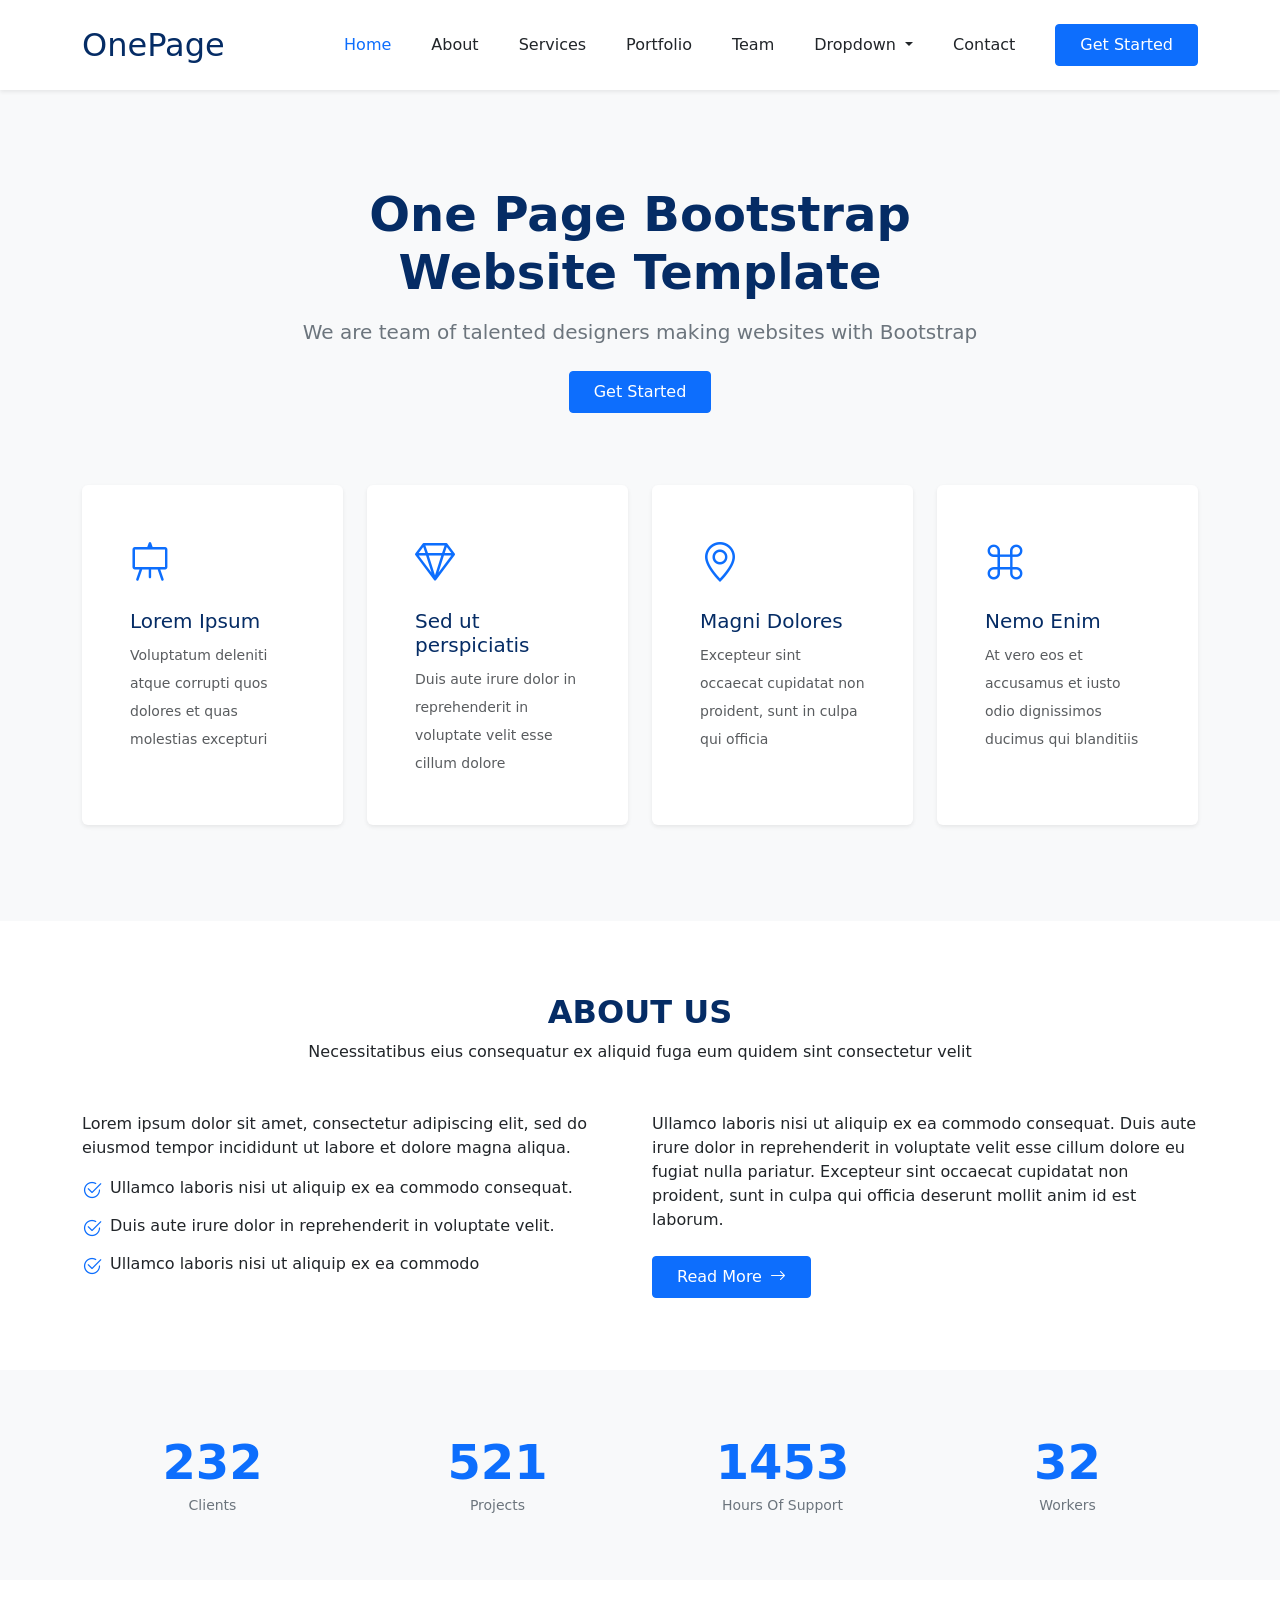
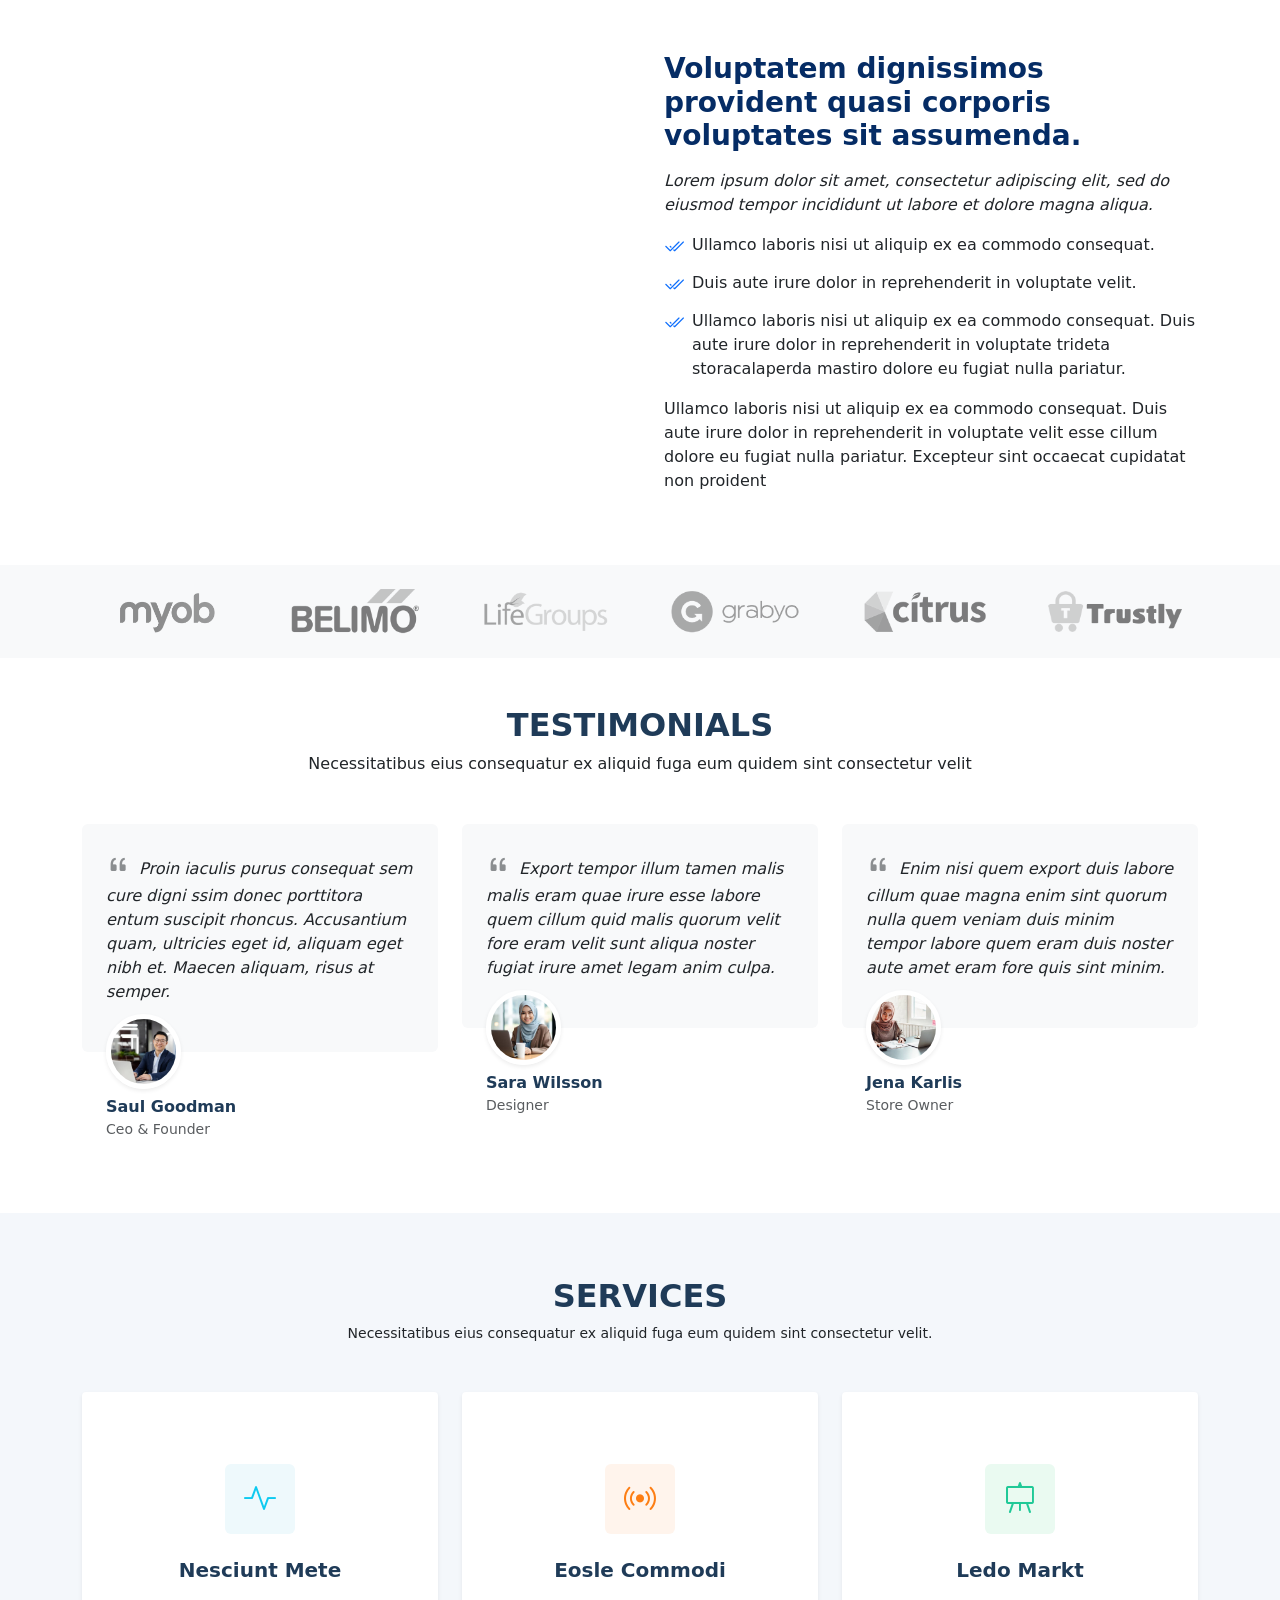
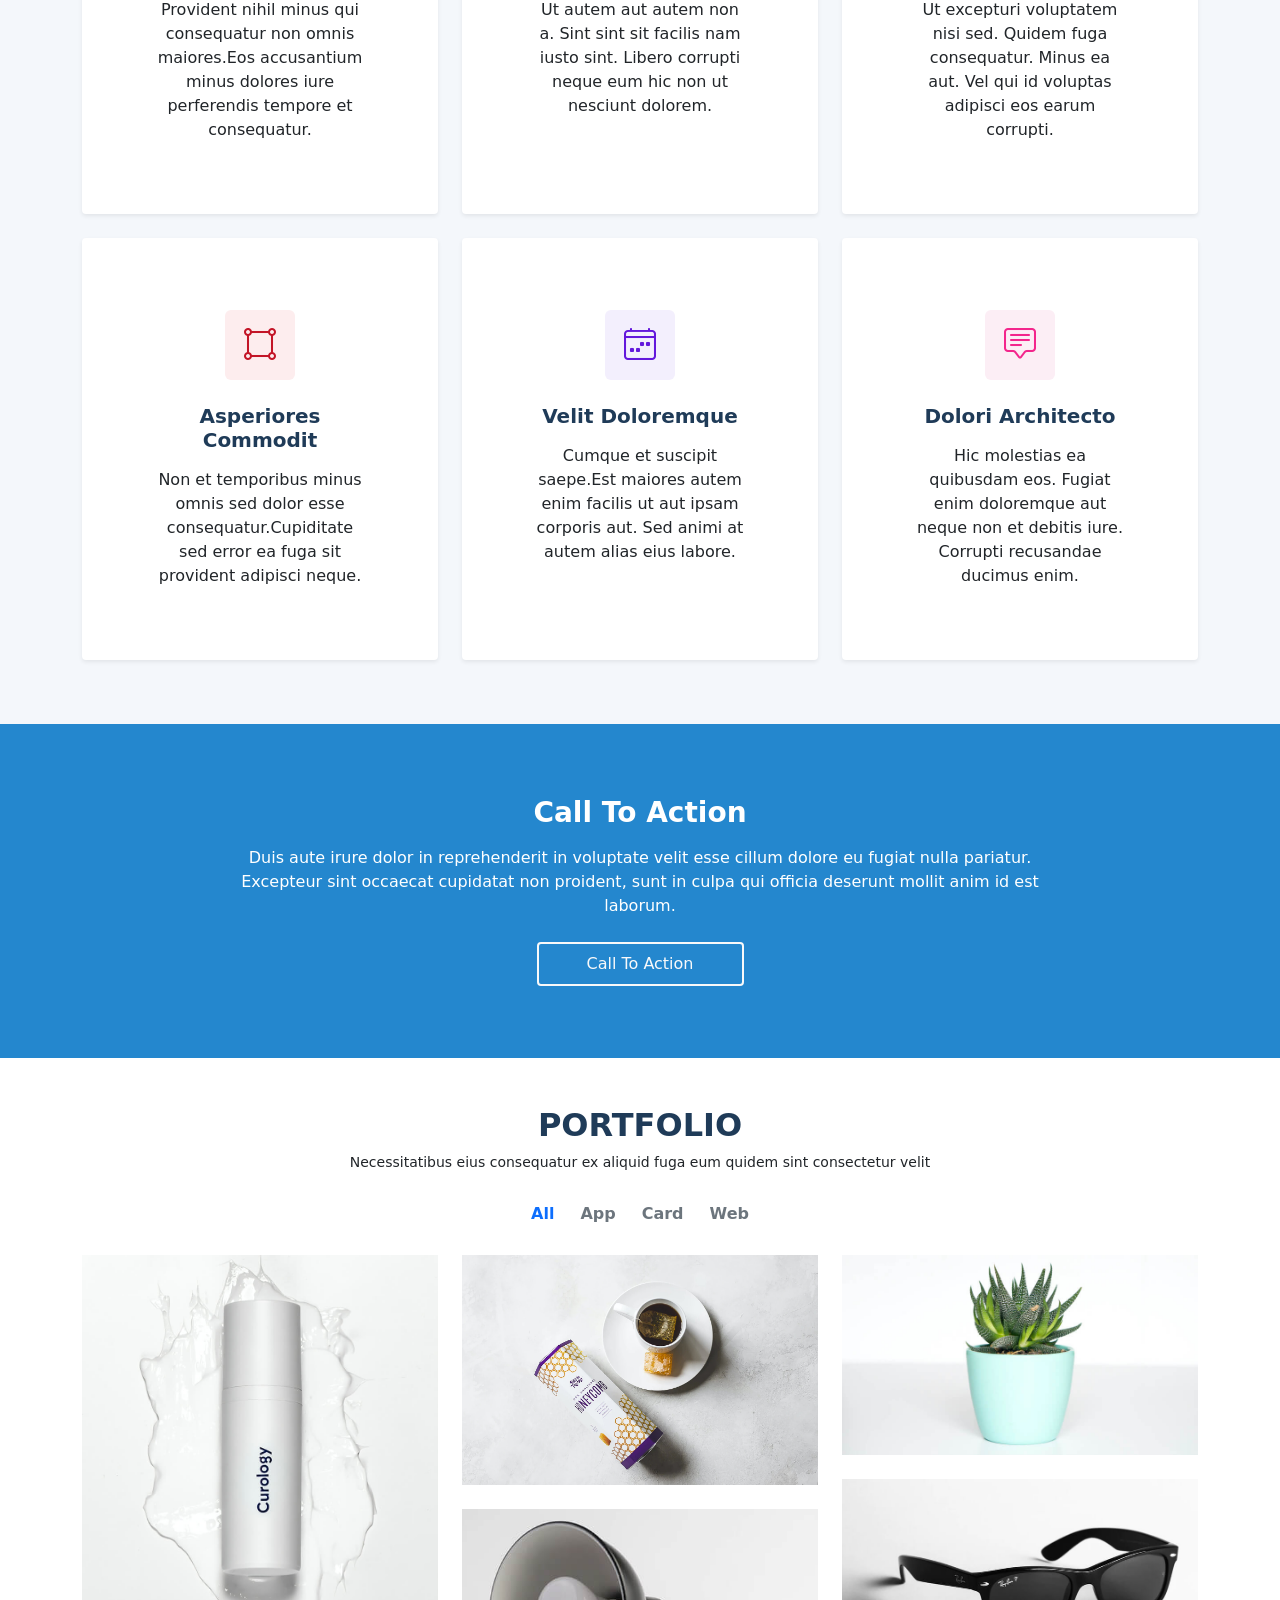
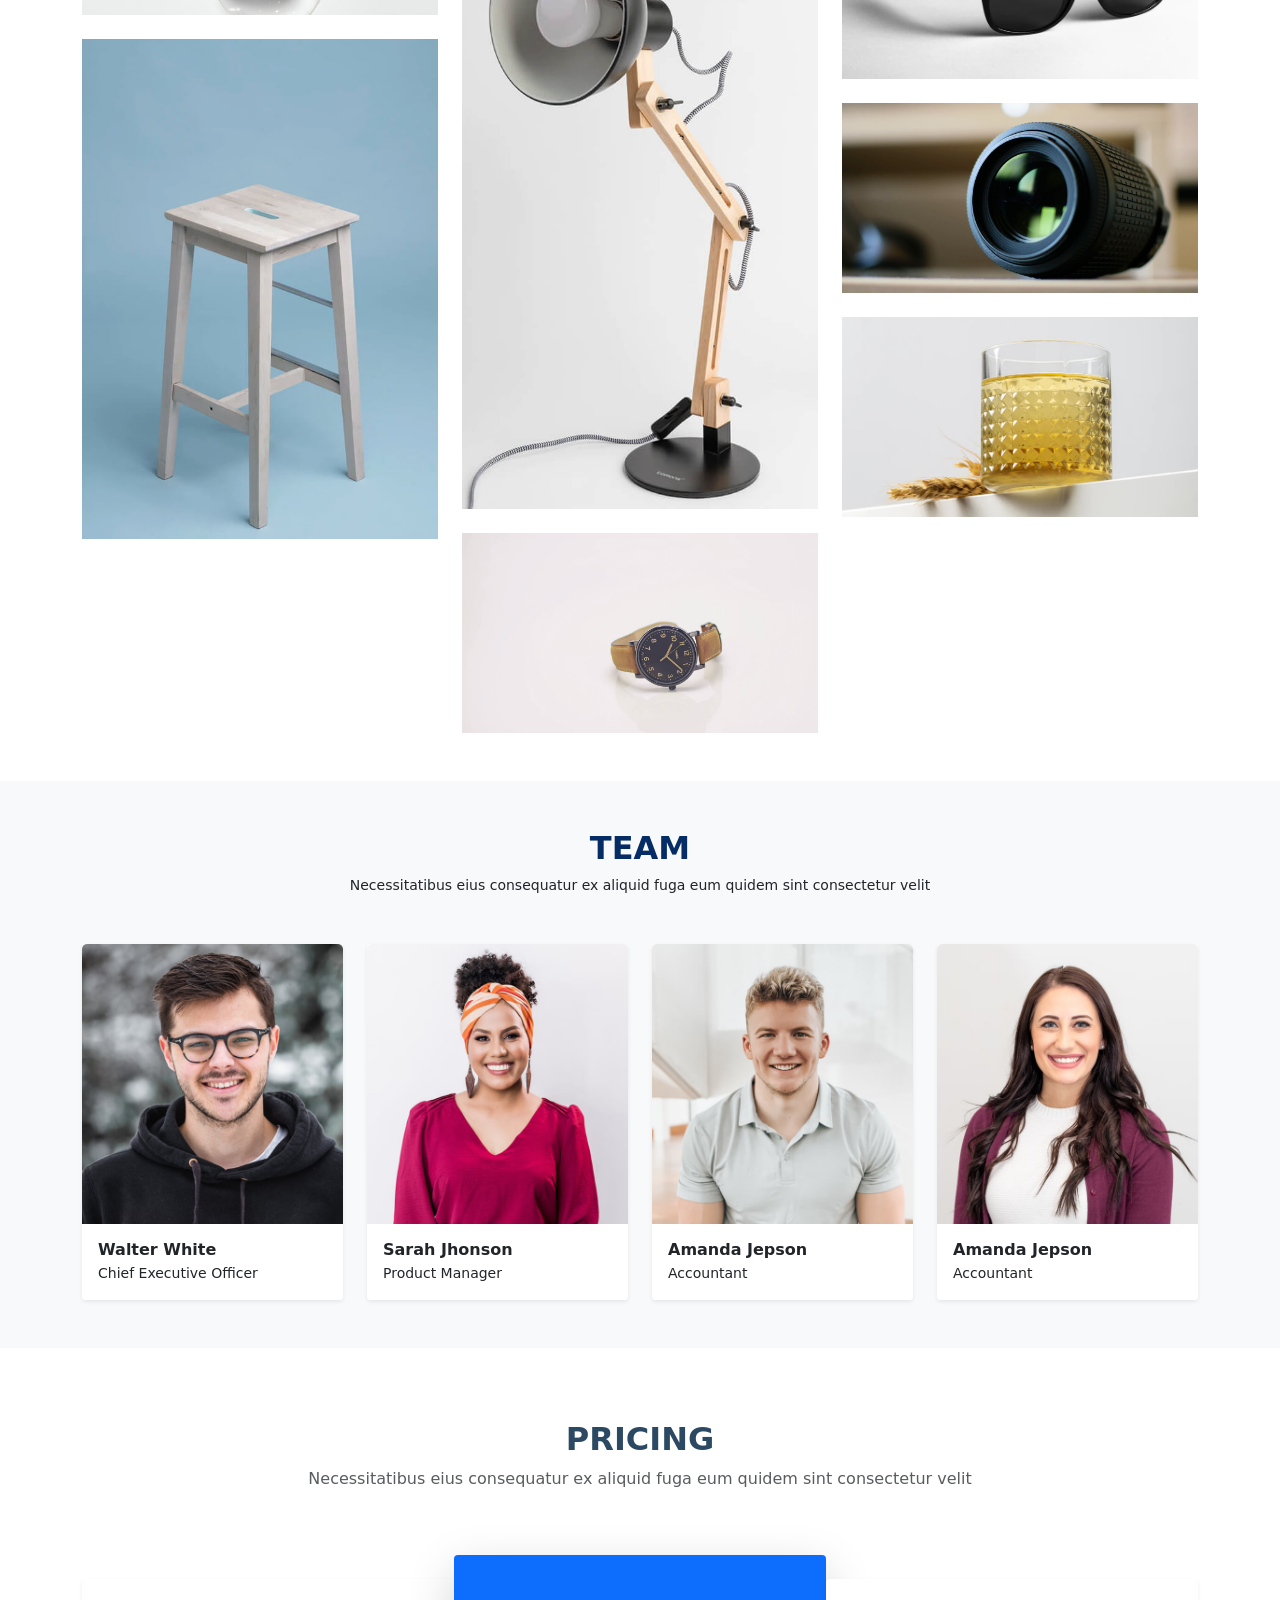
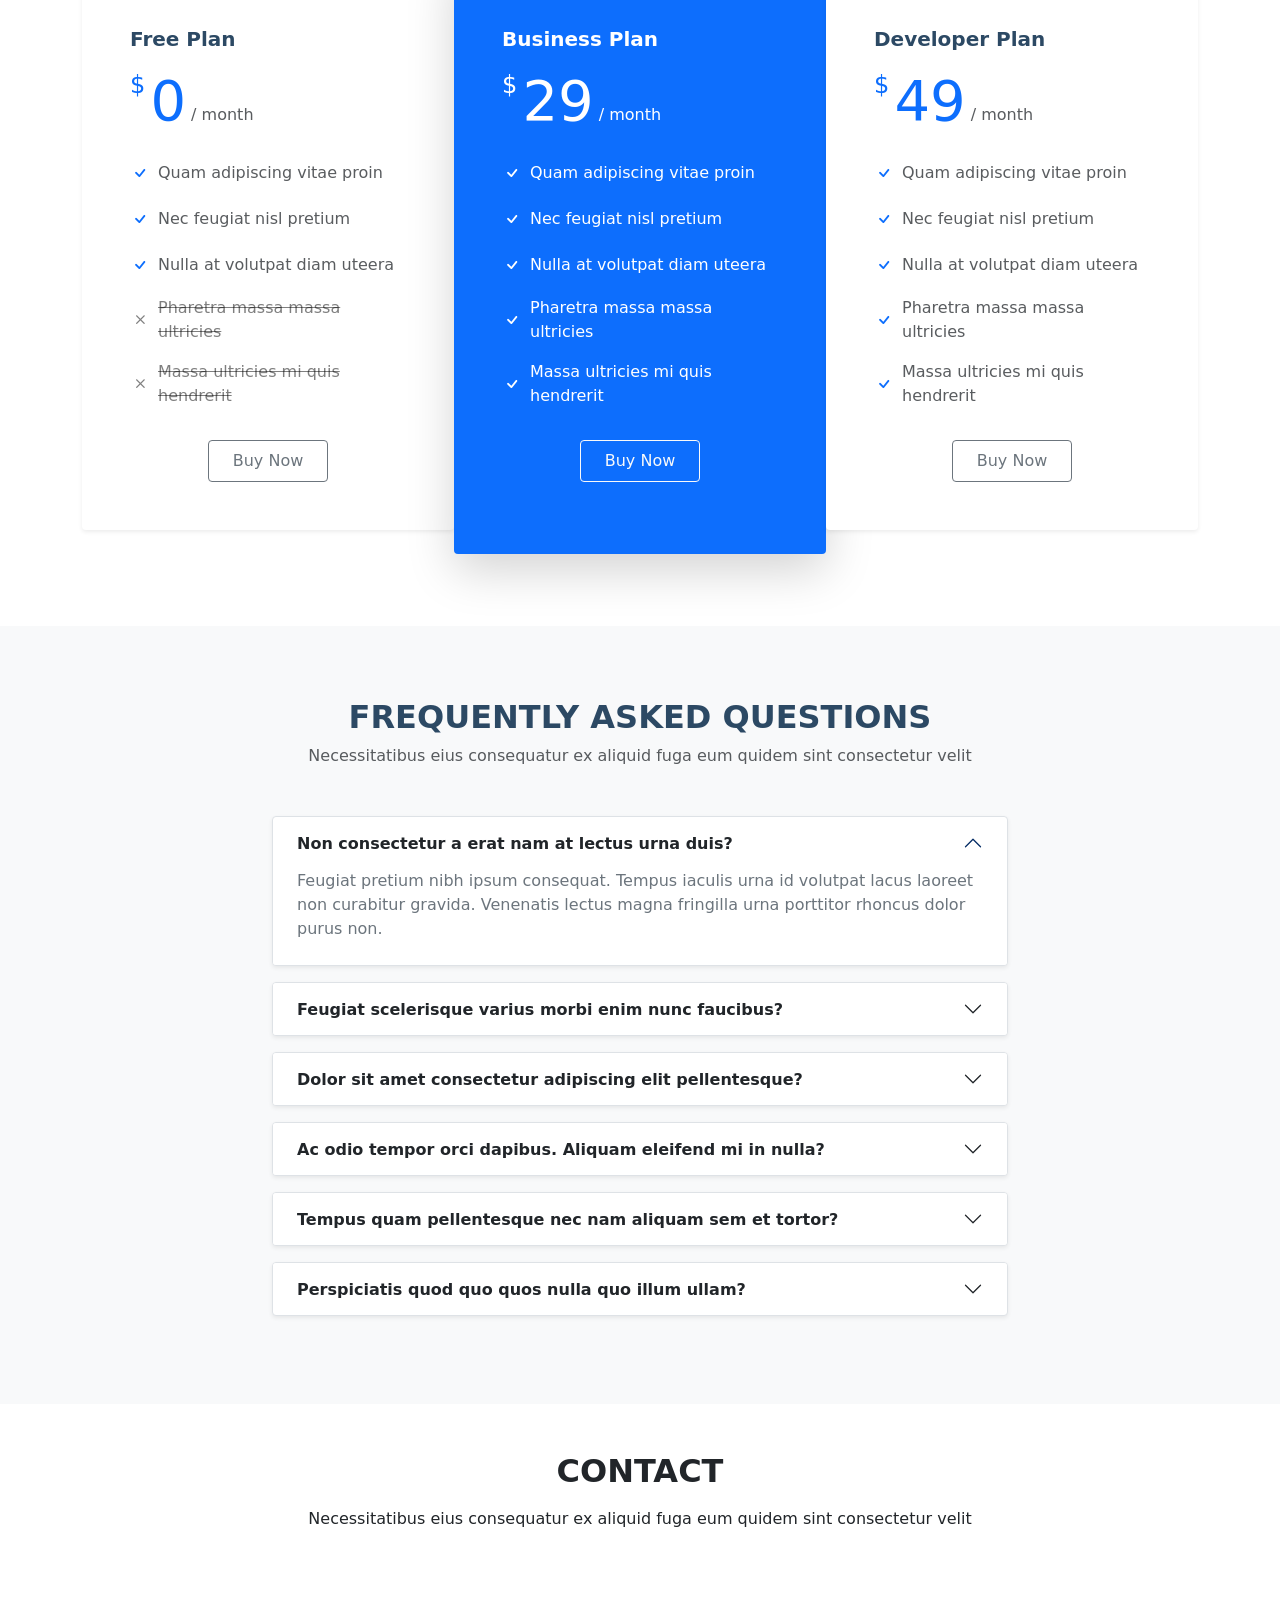
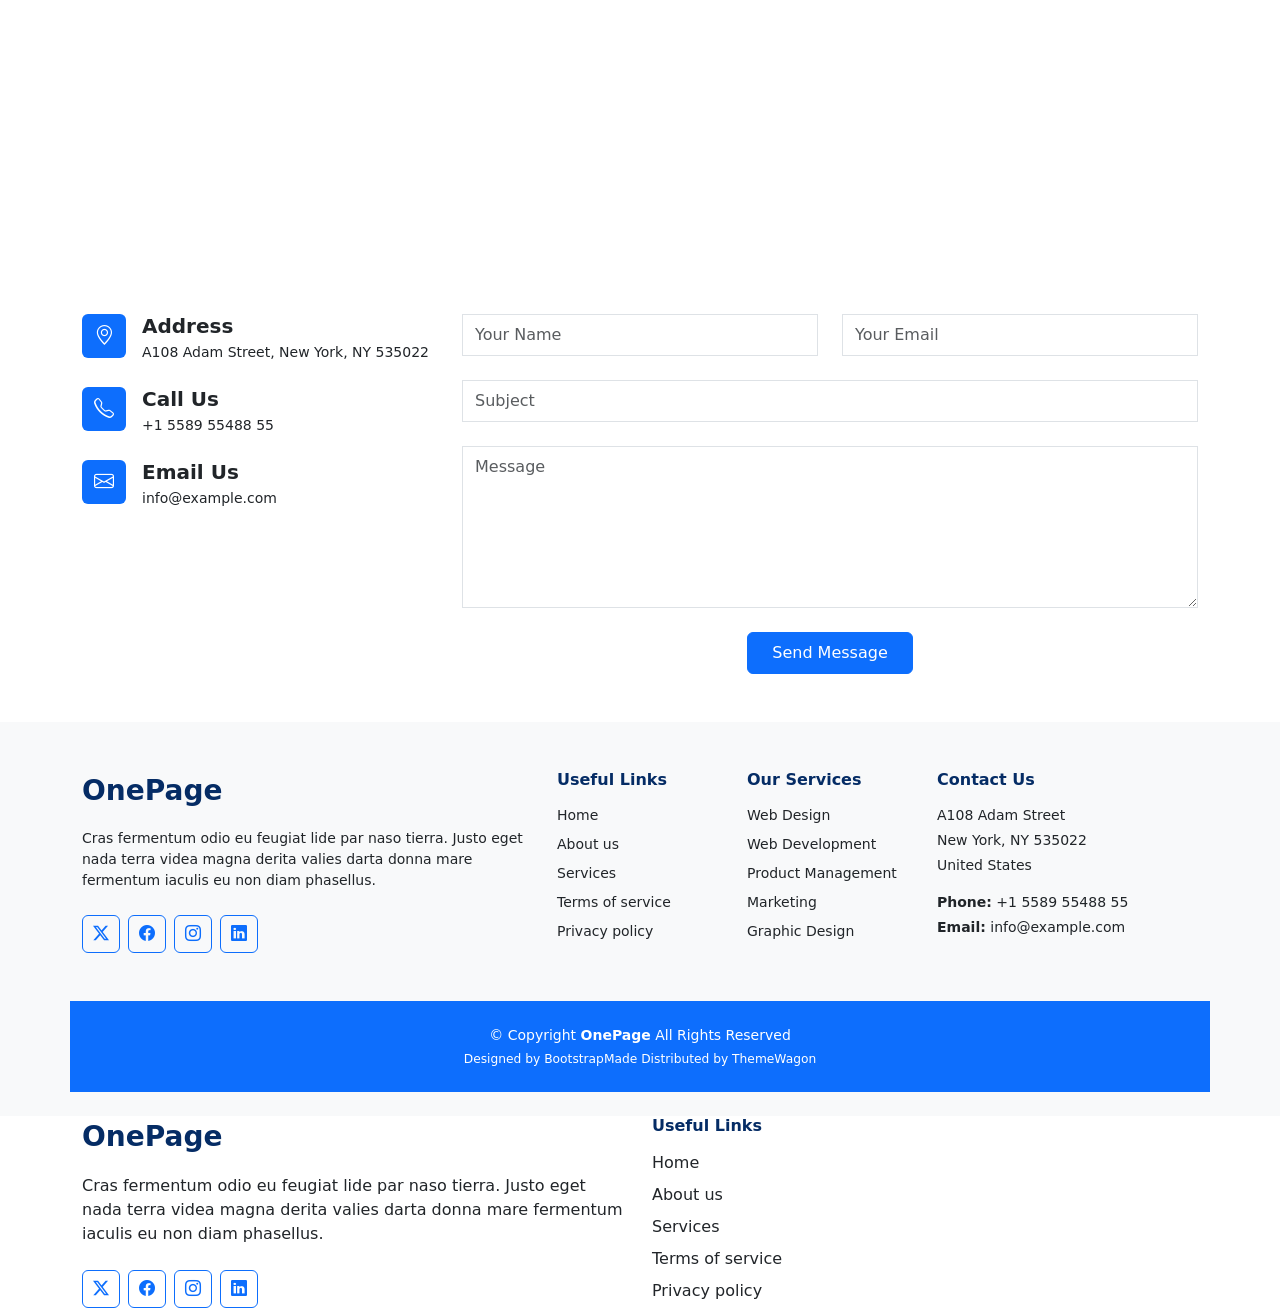
==== commit d17737ce: "adding footer" ====
--- a/index.html
+++ b/index.html
@@ -720,8 +720,6 @@
                             alt="Sarah Jhonson">
                         <div class="card-body bg-white p-3">
                             <diiv class="card-content position-absolute">
-<<<<<<< Updated upstream
-                                
                                 <a href="#" class="social-icon" aria-label="Twitter"></a> <i
                                     class="bi bi-twitter-x"></i>
                                 <a href="#" class="social-icon" aria-label="facebook"></a><i class="bi bi-facebook"></i>
@@ -741,9 +739,6 @@
                             alt="William Anderson">
                         <div class="card-body bg-white p-3">
                             <diiv class="card-content position-absolute">
-=======
-
->>>>>>> Stashed changes
                                 <a href="#" class="social-icon" aria-label="Twitter"></a> <i
                                     class="bi bi-twitter-x"></i>
                                 <a href="#" class="social-icon" aria-label="facebook"></a><i class="bi bi-facebook"></i>
@@ -751,48 +746,12 @@
                                     class="bi bi-instagram"></i>
                                 <a href="#" class="social-icon" aria-label="LinkedIn"></a><i class="bi bi-linkedin"></i>
                             </diiv>
-<<<<<<< Updated upstream
-                            <h5 class="card-title fw-bold mb-1 fs-6 text-dark">William Anderson</h5>
-                            <p class="card-text text-dark small mb-0">CTO</p>
-=======
-                            <h5 class="card-title fw-bold mb-1 fs-6 text-dark">Sarah Jhonson</h5>
-                            <p class="card-text text-dark small mb-0">Product Manager</p>
->>>>>>> Stashed changes
-                        </div>
-                    </div>
-                </div>
-
-                <div class="col-lg-3 col-md-6">
-                    <div class="card border-0 shadow-sm h-100 rounded-1 overflow-hidden position-relative team-parent">
-<<<<<<< Updated upstream
-                        <img src="./img/G 2.jpg" class="card-img-top object-fit-cover" style="height: 280px;"
-                            alt="Amanda Jepson">
-=======
-                        <img src="./img/B 2.jpg" class="card-img-top object-fit-cover" style="height: 280px;"
-                            alt="William Anderson">
->>>>>>> Stashed changes
-                        <div class="card-body bg-white p-3">
-                            <diiv class="card-content position-absolute">
-                                <a href="#" class="social-icon" aria-label="Twitter"></a> <i
-                                    class="bi bi-twitter-x"></i>
-                                <a href="#" class="social-icon" aria-label="facebook"></a><i class="bi bi-facebook"></i>
-                                <a href="#" class="social-icon" aria-label="bi-instagram"></a><i
-                                    class="bi bi-instagram"></i>
-                                <a href="#" class="social-icon" aria-label="LinkedIn"></a><i class="bi bi-linkedin"></i>
-                            </diiv>
-<<<<<<< Updated upstream
                             <h5 class="card-title fw-bold mb-1 fs-6 text-dark">Amanda Jepson</h5>
                             <p class="card-text text-dark small mb-0">Accountant</p>
-=======
-                            <h5 class="card-title fw-bold mb-1 fs-6 text-dark">William Anderson</h5>
-                            <p class="card-text text-dark small mb-0">CTO</p>
->>>>>>> Stashed changes
-                        </div>
-                    </div>
-                </div>
-
-<<<<<<< Updated upstream
-=======
+                        </div>
+                    </div>
+                </div>
+
                 <div class="col-lg-3 col-md-6">
                     <div class="card border-0 shadow-sm h-100 rounded-1 overflow-hidden position-relative team-parent">
                         <img src="./img/G 2.jpg" class="card-img-top object-fit-cover" style="height: 280px;"
@@ -812,7 +771,6 @@
                     </div>
                 </div>
 
->>>>>>> Stashed changes
             </div>
         </div>
     </section>
@@ -861,11 +819,7 @@
                             </ul>
 
                             <div class="text-center pt-2">
-<<<<<<< Updated upstream
                                 <a href="#" class="btn btn-outline-secondary px-4 py-2 rounded-1">Buy Now</a>
-=======
-                                <a href="#" class="btn btn-outline-secondary  px-4  py-2 rounded-1">Buy Now</a>
->>>>>>> Stashed changes
                             </div>
                         </div>
                     </div>
@@ -945,11 +899,7 @@
                             </ul>
 
                             <div class="text-center pt-2">
-<<<<<<< Updated upstream
                                 <a href="#" class="btn btn-outline-secondary  px-4 py-2 rounded-1">Buy Now</a>
-=======
-                                <a href="#" class="btn btn-outline-secondary px-4 py-2 rounded-1">Buy Now</a>
->>>>>>> Stashed changes
                             </div>
                         </div>
                     </div>
@@ -1176,7 +1126,6 @@
     </section>
     <footer id="footer" class="bg-light pt-5 pb-4 text-dark small">
 
-<<<<<<< Updated upstream
   <div class="container">
     <div class="row gy-4">
       
@@ -1248,7 +1197,6 @@
 
                        
                     <script src="./js/bootstrap.bundle.min.js"></script>
-=======
         <div class="container">
             <div class="row gy-4">
 
@@ -1296,7 +1244,6 @@
     </footer>
 
     <script src="./js/bootstrap.bundle.min.js"></script>
->>>>>>> Stashed changes
 </body>
 
 </html>
